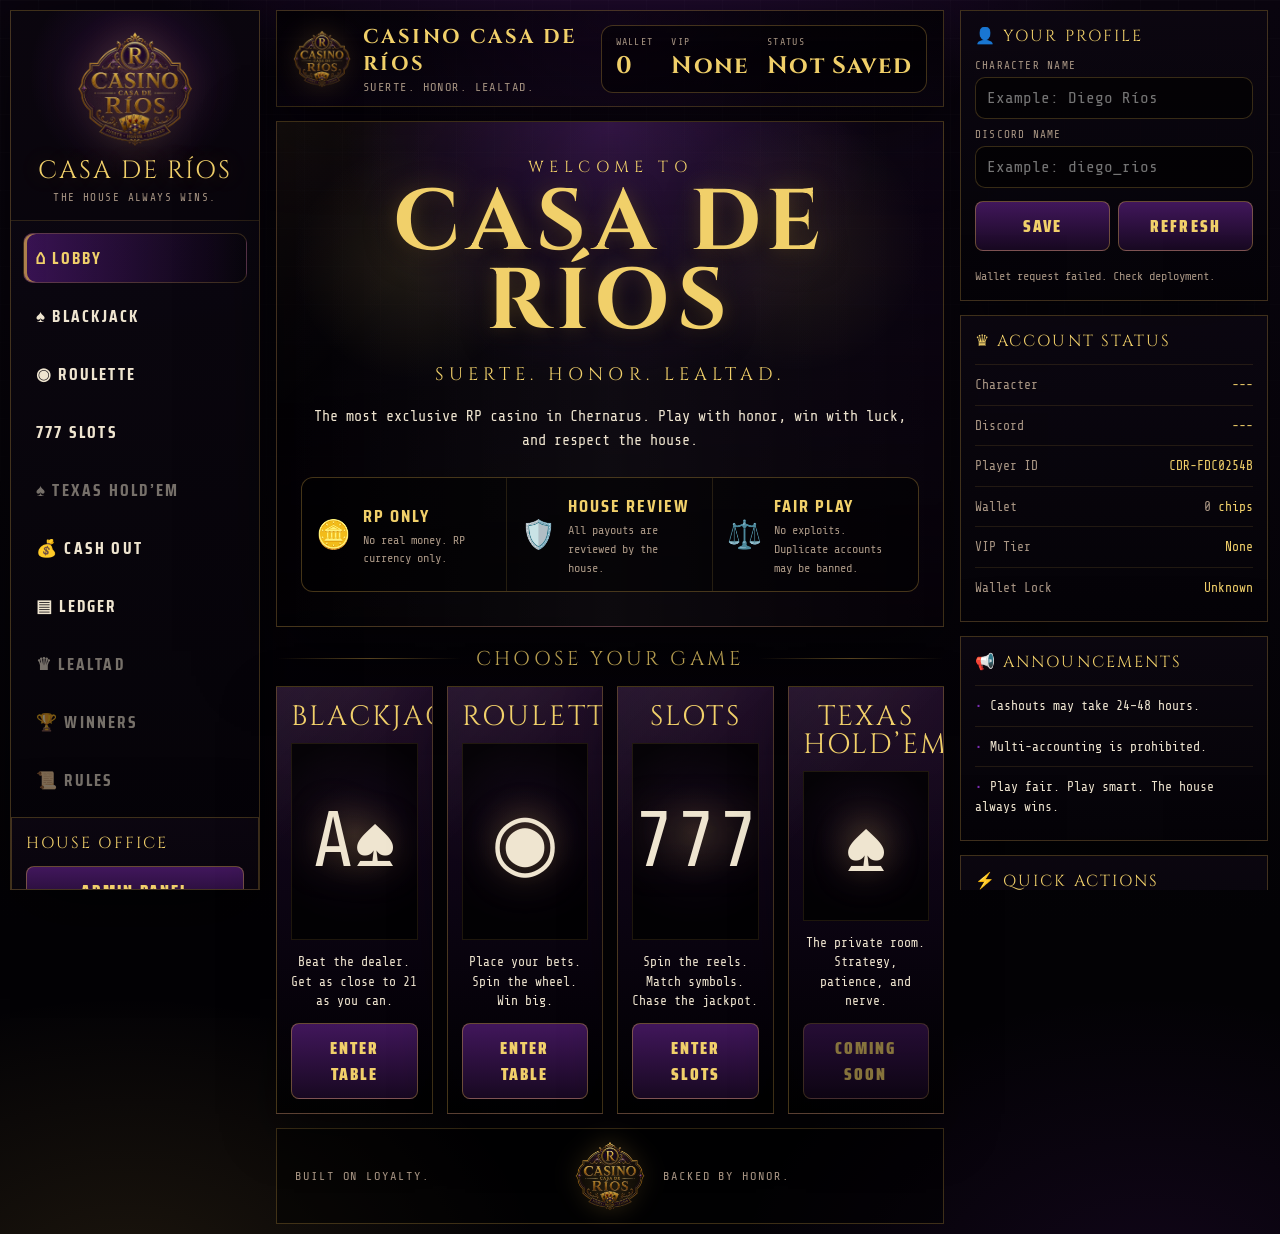
==== index.html @ ca524495 "slots rework" ====
<!DOCTYPE html>
<html lang="en">
<head>
  <meta charset="UTF-8" />
  <meta name="viewport" content="width=device-width, initial-scale=1.0, viewport-fit=cover" />
  <title>Casino Casa de Ríos</title>

  <link rel="preconnect" href="https://fonts.googleapis.com">
  <link rel="preconnect" href="https://fonts.gstatic.com" crossorigin>
  <link href="https://fonts.googleapis.com/css2?family=Cinzel:wght@500;700;900&family=Saira+Condensed:wght@500;700;900&family=Share+Tech+Mono&display=swap" rel="stylesheet">

  <link rel="stylesheet" href="./styles-casa.css">
</head>

<body>
  <div class="casa-shell">
    <aside class="casa-rail">
      <div class="casa-crest-block">
        <img class="casa-logo" src="./images/casa-rios-logo.webp" alt="Casa de Ríos Logo" />
        <div class="casa-brand-name">Casa de Ríos</div>
        <div class="casa-tagline">The house always wins.</div>
      </div>

      <nav class="casa-nav">
        <a class="active" href="./index.html">⌂ Lobby</a>
        <a href="./blackjack.html">♠ Blackjack</a>
        <a href="./roulette.html">◉ Roulette</a>
        <a href="./slots.html">777 Slots</a>
        <a class="disabled" href="#">♠ Texas Hold’em</a>
        <a href="./cashout.html">💰 Cash Out</a>
        <a href="./history.html">▤ Ledger</a>
        <a class="disabled" href="#">♛ Lealtad</a>
        <a class="disabled" href="#">🏆 Winners</a>
        <a class="disabled" href="#">📜 Rules</a>
      </nav>

      <div class="quick-box">
        <div class="quick-box-title">House Office</div>
        <a href="./admin.html">Admin Panel</a>
        <a href="./admin-games.html">Game Audit</a>
      </div>
    </aside>

    <main class="casa-main">
      <header class="casa-topbar">
        <div class="casa-top-left">
          <img class="casa-tiny-logo" src="./images/casa-rios-logo.webp" alt="Casa de Ríos Logo" />
          <div class="casa-top-title">
            <strong>Casino Casa de Ríos</strong>
            <span>Suerte. Honor. Lealtad.</span>
          </div>
        </div>

        <div class="casa-wallet-pill">
          <div class="casa-wallet-stat">
            <small>Wallet</small>
            <b id="walletBalance">0</b>
          </div>

          <div class="casa-wallet-stat">
            <small>VIP</small>
            <b id="vipTier">None</b>
          </div>

          <div class="casa-wallet-stat">
            <small>Status</small>
            <b id="playerStatus">Loading</b>
          </div>
        </div>
      </header>

      <section class="casa-hero">
        <div class="casa-hero-inner">
          <div class="casa-kicker">Welcome to</div>
          <h1>Casa de Ríos</h1>
          <div class="casa-motto">Suerte. Honor. Lealtad.</div>

          <p class="casa-copy">
            The most exclusive RP casino in Chernarus. Play with honor,
            win with luck, and respect the house.
          </p>

          <div class="casa-notice-strip">
            <div class="casa-notice-item">
              <div class="casa-notice-icon">🪙</div>
              <div>
                <b>RP Only</b>
                <span>No real money. RP currency only.</span>
              </div>
            </div>

            <div class="casa-notice-item">
              <div class="casa-notice-icon">🛡️</div>
              <div>
                <b>House Review</b>
                <span>All payouts are reviewed by the house.</span>
              </div>
            </div>

            <div class="casa-notice-item">
              <div class="casa-notice-icon">⚖️</div>
              <div>
                <b>Fair Play</b>
                <span>No exploits. Duplicate accounts may be banned.</span>
              </div>
            </div>
          </div>
        </div>
      </section>

      <div class="casa-section-title">Choose Your Game</div>

      <section class="casa-games">
        <article class="casa-game-card">
          <div class="casa-game-title">Blackjack</div>

          <div class="casa-game-art art-blackjack">
            <div class="big-icon">A♠</div>
          </div>

          <div class="casa-game-copy">
            Beat the dealer. Get as close to 21 as you can.
          </div>

          <a class="enter-btn" href="./blackjack.html">Enter Table</a>
        </article>

        <article class="casa-game-card">
          <div class="casa-game-title">Roulette</div>

          <div class="casa-game-art art-roulette">
            <div class="big-icon">◉</div>
          </div>

          <div class="casa-game-copy">
            Place your bets. Spin the wheel. Win big.
          </div>

          <a class="enter-btn" href="./roulette.html">Enter Table</a>
        </article>

        <article class="casa-game-card">
          <div class="casa-game-title">Slots</div>

          <div class="casa-game-art art-slots">
            <div class="big-icon">777</div>
          </div>

          <div class="casa-game-copy">
            Spin the reels. Match symbols. Chase the jackpot.
          </div>

          <a class="enter-btn" href="./slots/slots.html">Enter Slots</a>
        </article>

        <article class="casa-game-card">
          <div class="casa-game-title">Texas Hold’em</div>

          <div class="casa-game-art art-poker">
            <div class="big-icon">♠</div>
          </div>

          <div class="casa-game-copy">
            The private room. Strategy, patience, and nerve.
          </div>

          <a class="enter-btn disabled" href="#">Coming Soon</a>
        </article>
      </section>

      <footer class="casa-footer">
        <span>Built on loyalty.</span>
        <img src="./images/casa-rios-logo.webp" alt="Casa de Ríos Mark" />
        <span>Backed by honor.</span>
      </footer>
    </main>

    <aside class="casa-rightbar">
      <section class="casa-panel">
        <div class="casa-panel-title">👤 Your Profile</div>

        <div class="form-grid">
          <div>
            <label for="characterName">Character Name</label>
            <input id="characterName" placeholder="Example: Diego Ríos" />
          </div>

          <div>
            <label for="discordName">Discord Name</label>
            <input id="discordName" placeholder="Example: diego_rios" />
          </div>

          <div class="form-actions">
            <button class="casa-btn" id="createPlayerBtn">Save</button>
            <button class="casa-btn" id="refreshWalletBtn">Refresh</button>
          </div>

          <div class="casa-message" id="profileMsg">
            Create or update your player profile.
          </div>
        </div>
      </section>

      <section class="casa-panel">
        <div class="casa-panel-title">♛ Account Status</div>

        <div class="profile-row">
          <span>Character</span>
          <b id="profileCharacter">---</b>
        </div>

        <div class="profile-row">
          <span>Discord</span>
          <b id="profileDiscord">---</b>
        </div>

        <div class="profile-row">
          <span>Player ID</span>
          <b id="playerId">---</b>
        </div>

        <div class="profile-row">
          <span>Wallet</span>
          <b><span id="walletBalanceSide">0</span> chips</b>
        </div>

        <div class="profile-row">
          <span>VIP Tier</span>
          <b id="vipTierSide">None</b>
        </div>

        <div class="profile-row">
          <span>Wallet Lock</span>
          <b id="lockedStatus">Unknown</b>
        </div>
      </section>

      <section class="casa-panel">
        <div class="casa-panel-title">📢 Announcements</div>

        <div class="announce">Cashouts may take 24–48 hours.</div>
        <div class="announce">Multi-accounting is prohibited.</div>
        <div class="announce">Play fair. Play smart. The house always wins.</div>
      </section>

      <section class="casa-panel">
        <div class="casa-panel-title">⚡ Quick Actions</div>

        <div class="quick-actions">
          <a href="./cashout.html">💰 Cash Out</a>
          <a href="./history.html">📖 View Ledger</a>
          <a href="./admin.html">🔐 Admin Panel</a>
        </div>
      </section>

      <section class="casa-panel">
        <div class="casa-panel-title">🏆 Top Winners</div>

        <div class="leader-row">
          ♛ <b>El Patrón</b><br>
          <span>3,250,000 chips</span>
        </div>

        <div class="leader-row">
          ♕ <b>Vago Loco</b><br>
          <span>2,180,500 chips</span>
        </div>

        <div class="leader-row">
          ♔ <b>La Dama</b><br>
          <span>1,560,000 chips</span>
        </div>
      </section>
    </aside>
  </div>

  <script>
    const PLAYER_KEY = "casa_rios_player_id";
    const PLAYER_SECRET_KEY = "casa_rios_player_secret";

    function makeId() {
      if (crypto.randomUUID) {
        return "CDR-" + crypto.randomUUID().slice(0, 8).toUpperCase();
      }

      return "CDR-" + Date.now().toString(36).toUpperCase();
    }

    function makeSecret() {
      if (crypto.randomUUID) {
        return crypto.randomUUID() + "-" + crypto.randomUUID();
      }

      return String(Date.now()) + "-" + Math.random().toString(16).slice(2);
    }

    function money(n) {
      return Number(n || 0).toLocaleString();
    }

    function getPlayerId() {
      let id = localStorage.getItem(PLAYER_KEY);

      if (!id) {
        id = makeId();
        localStorage.setItem(PLAYER_KEY, id);
      }

      return id;
    }

    function getPlayerSecret() {
      let secret = localStorage.getItem(PLAYER_SECRET_KEY);

      if (!secret) {
        secret = makeSecret();
        localStorage.setItem(PLAYER_SECRET_KEY, secret);
      }

      return secret;
    }

    function setText(id, value) {
      const el = document.getElementById(id);
      if (el) el.textContent = value;
    }

    function shortId(id) {
      if (!id) return "---";
      if (id.length <= 14) return id;
      return id.slice(0, 12) + "...";
    }

    function setProfileMessage(text) {
      setText("profileMsg", text);
    }

    function setEmptyState() {
      const playerId = getPlayerId();

      setText("playerId", shortId(playerId));
      setText("walletBalance", "0");
      setText("walletBalanceSide", "0");
      setText("playerStatus", "Not Saved");
      setText("vipTier", "None");
      setText("vipTierSide", "None");
      setText("lockedStatus", "Unknown");
    }

    async function loadWallet() {
      const playerId = getPlayerId();
      const playerSecret = getPlayerSecret();

      setText("playerId", shortId(playerId));

      try {
        const response = await fetch(
          "/api/wallet?playerId=" +
          encodeURIComponent(playerId) +
          "&playerSecret=" +
          encodeURIComponent(playerSecret)
        );

        const data = await response.json();

        if (!data.ok) {
          setEmptyState();
          setProfileMessage(data.error || "Wallet not loaded. Save your player profile first.");
          return;
        }

        const p = data.player || {};

        setText("walletBalance", money(p.chips || 0));
        setText("walletBalanceSide", money(p.chips || 0));
        setText("playerStatus", String(p.status || "active").toUpperCase());
        setText("vipTier", String(p.vip_tier || "none").toUpperCase());
        setText("vipTierSide", String(p.vip_tier || "none").toUpperCase());
        setText("lockedStatus", Number(p.locked || 0) === 1 ? "LOCKED" : "UNLOCKED");

        setText("profileCharacter", p.character_name || "---");
        setText("profileDiscord", p.discord_name || "---");

        const characterInput = document.getElementById("characterName");
        const discordInput = document.getElementById("discordName");

        if (characterInput && p.character_name) characterInput.value = p.character_name;
        if (discordInput && p.discord_name) discordInput.value = p.discord_name;

        setProfileMessage("Profile loaded.");
      } catch (error) {
        setEmptyState();
        setProfileMessage("Wallet request failed. Check deployment.");
      }
    }

    async function savePlayer() {
      const playerId = getPlayerId();
      const playerSecret = getPlayerSecret();

      const characterName = document.getElementById("characterName").value.trim();
      const discordName = document.getElementById("discordName").value.trim();

      if (!characterName || !discordName) {
        setProfileMessage("Enter character name and Discord name first.");
        return;
      }

      setProfileMessage("Saving player profile...");

      try {
        const response = await fetch("/api/player", {
          method: "POST",
          headers: {
            "Content-Type": "application/json"
          },
          body: JSON.stringify({
            playerId,
            playerSecret,
            characterName,
            discordName,
            character: characterName,
            discord: discordName
          })
        });

        const data = await response.json();

        if (!data.ok) {
          setProfileMessage("Failed: " + data.error);
          return;
        }

        setProfileMessage("Player profile saved.");
        await loadWallet();
      } catch (error) {
        setProfileMessage("Save failed. Check deployment.");
      }
    }

    document.addEventListener("DOMContentLoaded", () => {
      getPlayerId();
      getPlayerSecret();

      setEmptyState();
      loadWallet();

      const createBtn = document.getElementById("createPlayerBtn");
      const refreshBtn = document.getElementById("refreshWalletBtn");

      if (createBtn) createBtn.addEventListener("click", savePlayer);
      if (refreshBtn) refreshBtn.addEventListener("click", loadWallet);
    });
  </script>
</body>
</html>
---- styles-casa.css ----
/* =========================================================
   CASINO CASA DE RÍOS — LUXURY THEME SYSTEM
   Desktop + Mobile Portrait
   Black / Purple / Gold / Royal Casino Style
========================================================= */

:root {
  --casa-bg: #050308;
  --casa-black: #08050d;
  --casa-black-2: #100918;

  --casa-purple: #2a0f3d;
  --casa-purple-2: #4d1870;
  --casa-purple-3: #7b2db4;

  --casa-gold: #d4a64a;
  --casa-gold-2: #f1d06a;
  --casa-gold-dark: #8b641d;

  --casa-bone: #efe5d0;
  --casa-muted: #a99684;

  --casa-good: #87e66f;
  --casa-bad: #ff816f;
  --casa-warn: #f1d06a;

  --casa-line: rgba(212, 166, 74, .28);
  --casa-line-strong: rgba(241, 208, 106, .55);

  --casa-panel: rgba(8, 6, 12, .84);
  --casa-panel-2: rgba(20, 10, 30, .78);
  --casa-glass: rgba(0, 0, 0, .46);

  --casa-shadow: 0 24px 70px rgba(0, 0, 0, .56);
  --casa-glow: 0 0 28px rgba(122, 35, 174, .35);
  --casa-gold-glow: 0 0 22px rgba(212, 166, 74, .30);

  --font-title: "Cinzel", serif;
  --font-ui: "Saira Condensed", sans-serif;
  --font-mono: "Share Tech Mono", monospace;
}

/* =========================================================
   RESET
========================================================= */

* {
  box-sizing: border-box;
}

html,
body {
  margin: 0;
  min-height: 100%;
  background: var(--casa-bg);
  color: var(--casa-bone);
  font-family: var(--font-mono);
}

body {
  overflow-x: hidden;
  background:
    radial-gradient(900px 480px at 50% -12%, rgba(122, 35, 174, .34), transparent 62%),
    radial-gradient(700px 500px at 10% 105%, rgba(212, 166, 74, .12), transparent 60%),
    radial-gradient(700px 500px at 90% 105%, rgba(122, 35, 174, .12), transparent 60%),
    linear-gradient(180deg, #09040e, #030205 75%);
}

body::before {
  content: "";
  position: fixed;
  inset: 0;
  pointer-events: none;
  background:
    linear-gradient(rgba(255,255,255,.018) 1px, transparent 1px),
    linear-gradient(90deg, rgba(255,255,255,.018) 1px, transparent 1px);
  background-size: 38px 38px;
  mask-image: linear-gradient(180deg, rgba(0,0,0,.9), transparent 80%);
  z-index: 0;
}

a,
button,
input,
select,
textarea {
  font: inherit;
}

a {
  color: inherit;
  text-decoration: none;
}

button {
  cursor: pointer;
}

/* =========================================================
   PAGE SHELL
========================================================= */

.casa-shell,
.page {
  position: relative;
  z-index: 1;
  min-height: 100vh;
  display: grid;
  grid-template-columns: 250px minmax(0, 1fr) 310px;
  gap: 16px;
  padding: 10px;
}

.casa-main,
.main,
.casa-rail,
.rail,
.casa-rightbar,
.rightbar {
  min-width: 0;
}

/* =========================================================
   LEFT RAIL / SIDEBAR
========================================================= */

.casa-rail,
.rail {
  border: 1px solid var(--casa-line);
  background:
    linear-gradient(180deg, rgba(13,8,18,.96), rgba(5,3,8,.96)),
    radial-gradient(circle at 50% 0%, rgba(95, 29, 138, .25), transparent 55%);
  box-shadow: var(--casa-shadow);
  overflow: hidden;
  position: sticky;
  top: 10px;
  height: calc(100vh - 20px);
  display: flex;
  flex-direction: column;
}

.casa-crest-block,
.crest-block {
  padding: 20px 14px 16px;
  text-align: center;
  border-bottom: 1px solid rgba(212,166,74,.18);
  background:
    radial-gradient(circle at 50% 30%, rgba(122,35,174,.24), transparent 55%),
    rgba(0,0,0,.25);
}

.casa-logo,
.logo {
  width: 116px;
  height: 116px;
  object-fit: contain;
  filter: drop-shadow(0 0 18px rgba(212,166,74,.45));
  margin-bottom: 8px;
}

.casa-brand-name,
.brand-name {
  font-family: var(--font-title);
  color: var(--casa-gold-2);
  font-size: 25px;
  line-height: .96;
  letter-spacing: .08em;
  text-transform: uppercase;
  text-shadow: var(--casa-gold-glow);
}

.casa-tagline,
.tagline {
  margin-top: 8px;
  color: var(--casa-muted);
  text-transform: uppercase;
  letter-spacing: .13em;
  font-size: 11px;
}

.casa-nav,
.nav {
  padding: 12px;
  display: grid;
  gap: 8px;
}

.casa-nav a,
.nav a {
  display: flex;
  gap: 12px;
  align-items: center;
  border: 1px solid transparent;
  color: var(--casa-bone);
  padding: 11px 12px;
  border-radius: 10px;
  text-transform: uppercase;
  letter-spacing: .13em;
  font-family: var(--font-ui);
  font-weight: 700;
  font-size: 17px;
}

.casa-nav a.active,
.nav a.active,
.casa-nav a:hover,
.nav a:hover {
  border-color: rgba(212,166,74,.25);
  background:
    linear-gradient(90deg, rgba(95,29,138,.55), rgba(0,0,0,.1));
  color: var(--casa-gold-2);
  box-shadow: inset 3px 0 0 rgba(212,166,74,.75);
}

.casa-nav .disabled,
.nav .disabled {
  opacity: .48;
  pointer-events: none;
}

/* =========================================================
   MAIN CONTENT
========================================================= */

.casa-main,
.main {
  display: flex;
  flex-direction: column;
  gap: 14px;
}

.casa-topbar,
.topbar {
  min-height: 88px;
  border: 1px solid var(--casa-line);
  background:
    linear-gradient(180deg, rgba(0,0,0,.70), rgba(10,5,15,.76)),
    radial-gradient(circle at 50% 0%, rgba(122,35,174,.28), transparent 60%);
  box-shadow: var(--casa-shadow);
  display: grid;
  grid-template-columns: 1fr auto;
  gap: 12px;
  align-items: center;
  padding: 12px 16px;
}

.casa-top-left,
.top-left {
  display: flex;
  align-items: center;
  gap: 12px;
  min-width: 0;
}

.casa-tiny-logo,
.tiny-logo {
  width: 58px;
  height: 58px;
  object-fit: contain;
  filter: drop-shadow(0 0 14px rgba(212,166,74,.45));
}

.casa-top-title,
.top-title {
  min-width: 0;
}

.casa-top-title strong,
.top-title strong {
  display: block;
  font-family: var(--font-title);
  color: var(--casa-gold-2);
  text-transform: uppercase;
  letter-spacing: .12em;
  font-size: 20px;
}

.casa-top-title span,
.top-title span {
  display: block;
  color: var(--casa-muted);
  font-size: 12px;
  letter-spacing: .12em;
  text-transform: uppercase;
  margin-top: 3px;
}

/* =========================================================
   WALLET / STATUS
========================================================= */

.casa-wallet-pill,
.wallet-pill {
  display: flex;
  align-items: center;
  gap: 18px;
  border: 1px solid rgba(212,166,74,.3);
  background: rgba(0,0,0,.48);
  padding: 10px 14px;
  border-radius: 12px;
  white-space: nowrap;
}

.casa-wallet-stat,
.wallet-stat {
  display: grid;
  gap: 3px;
}

.casa-wallet-stat small,
.wallet-stat small {
  color: var(--casa-muted);
  text-transform: uppercase;
  letter-spacing: .13em;
  font-size: 10px;
}

.casa-wallet-stat b,
.wallet-stat b {
  color: var(--casa-gold-2);
  font-family: var(--font-title);
  font-size: 24px;
  letter-spacing: .05em;
}

/* =========================================================
   HERO
========================================================= */

.casa-hero,
.hero {
  position: relative;
  overflow: hidden;
  border: 1px solid var(--casa-line);
  min-height: 340px;
  padding: 34px 24px;
  background:
    linear-gradient(180deg, rgba(0,0,0,.18), rgba(0,0,0,.76)),
    radial-gradient(circle at 50% 0%, rgba(122,35,174,.38), transparent 44%),
    linear-gradient(135deg, rgba(212,166,74,.08), transparent 25%, rgba(122,35,174,.15));
  box-shadow: var(--casa-shadow);
}

/* Add this image later:
   background-image: linear-gradient(...), url("./images/lobby-bg.webp");
*/

.casa-hero::before,
.hero::before {
  content: "";
  position: absolute;
  inset: 0;
  background:
    radial-gradient(circle at 20% 28%, rgba(241,208,106,.11), transparent 18%),
    radial-gradient(circle at 78% 24%, rgba(241,208,106,.09), transparent 20%),
    linear-gradient(90deg, transparent, rgba(255,255,255,.035), transparent);
  pointer-events: none;
}

.casa-hero-inner,
.hero-inner {
  position: relative;
  z-index: 1;
  text-align: center;
  max-width: 860px;
  margin: 0 auto;
}

.casa-kicker,
.hero-kicker {
  font-family: var(--font-title);
  color: var(--casa-gold-2);
  text-transform: uppercase;
  letter-spacing: .34em;
  font-size: 16px;
  margin-bottom: 6px;
}

.casa-hero h1,
.hero h1 {
  margin: 0;
  font-family: var(--font-title);
  color: var(--casa-gold-2);
  font-size: clamp(44px, 7vw, 86px);
  line-height: .92;
  letter-spacing: .08em;
  text-transform: uppercase;
  text-shadow:
    0 0 20px rgba(212,166,74,.28),
    0 8px 30px rgba(0,0,0,.85);
}

.casa-motto,
.hero-motto {
  margin-top: 20px;
  font-family: var(--font-title);
  color: var(--casa-gold-2);
  text-transform: uppercase;
  letter-spacing: .28em;
  font-size: 18px;
}

.casa-copy,
.hero-copy {
  margin: 18px auto 0;
  color: var(--casa-bone);
  max-width: 640px;
  line-height: 1.6;
  font-size: 15px;
}

/* =========================================================
   PANELS / CARDS
========================================================= */

.casa-panel,
.side-panel,
.quick-box {
  border: 1px solid var(--casa-line);
  background:
    linear-gradient(180deg, rgba(12,7,17,.88), rgba(5,3,8,.92));
  box-shadow: var(--casa-shadow);
  padding: 14px;
}

.casa-panel-title,
.panel-title,
.quick-box-title {
  color: var(--casa-gold-2);
  font-family: var(--font-title);
  text-transform: uppercase;
  letter-spacing: .13em;
  font-size: 16px;
  margin-bottom: 12px;
  display: flex;
  align-items: center;
  gap: 10px;
}

.casa-section-title,
.section-title {
  display: flex;
  align-items: center;
  gap: 14px;
  color: var(--casa-gold-2);
  font-family: var(--font-title);
  text-transform: uppercase;
  letter-spacing: .16em;
  font-size: 20px;
  justify-content: center;
  margin: 4px 0 0;
}

.casa-section-title::before,
.casa-section-title::after,
.section-title::before,
.section-title::after {
  content: "";
  height: 1px;
  flex: 1;
  max-width: 280px;
  background: linear-gradient(90deg, transparent, rgba(212,166,74,.55), transparent);
}

/* =========================================================
   NOTICE STRIP
========================================================= */

.casa-notice-strip,
.notice-strip {
  margin: 24px auto 0;
  max-width: 880px;
  border: 1px solid rgba(212,166,74,.32);
  background: rgba(0,0,0,.48);
  display: grid;
  grid-template-columns: repeat(3, 1fr);
  border-radius: 12px;
  overflow: hidden;
}

.casa-notice-item,
.notice-item {
  padding: 14px;
  display: flex;
  gap: 12px;
  align-items: center;
  text-align: left;
  border-right: 1px solid rgba(212,166,74,.16);
}

.casa-notice-item:last-child,
.notice-item:last-child {
  border-right: 0;
}

.casa-notice-icon,
.notice-icon {
  color: var(--casa-gold-2);
  font-size: 28px;
  flex-shrink: 0;
}

.casa-notice-item b,
.notice-item b {
  display: block;
  color: var(--casa-gold-2);
  text-transform: uppercase;
  letter-spacing: .11em;
  font-family: var(--font-ui);
  font-size: 18px;
}

.casa-notice-item span,
.notice-item span {
  color: var(--casa-muted);
  font-size: 12px;
  line-height: 1.4;
}

/* =========================================================
   GAME CARDS
========================================================= */

.casa-games,
.games {
  display: grid;
  grid-template-columns: repeat(4, 1fr);
  gap: 14px;
}

.casa-game-card,
.game-card {
  min-height: 330px;
  border: 1px solid rgba(212,166,74,.32);
  background:
    linear-gradient(180deg, rgba(40,14,60,.58), rgba(0,0,0,.80)),
    radial-gradient(circle at 50% 0%, rgba(212,166,74,.13), transparent 45%);
  box-shadow: 0 18px 50px rgba(0,0,0,.45);
  padding: 14px;
  display: flex;
  flex-direction: column;
  position: relative;
  overflow: hidden;
  isolation: isolate;
}

.casa-game-card::before,
.game-card::before {
  content: "";
  position: absolute;
  inset: 0;
  background:
    radial-gradient(circle at 50% 35%, rgba(241,208,106,.15), transparent 18%),
    linear-gradient(135deg, rgba(255,255,255,.05), transparent 30%);
  opacity: .85;
  z-index: -1;
}

.casa-game-card:hover,
.game-card:hover {
  border-color: rgba(241,208,106,.75);
  box-shadow:
    0 22px 60px rgba(0,0,0,.55),
    0 0 24px rgba(122,35,174,.28);
  transform: translateY(-2px);
}

.casa-game-title,
.game-title {
  font-family: var(--font-title);
  color: var(--casa-gold-2);
  text-transform: uppercase;
  letter-spacing: .08em;
  font-size: 28px;
  text-align: center;
  margin: 2px 0 12px;
  line-height: 1;
}

.casa-game-art,
.game-art {
  flex: 1;
  min-height: 150px;
  border: 1px solid rgba(212,166,74,.13);
  background:
    radial-gradient(circle at 50% 45%, rgba(0,0,0,.1), rgba(0,0,0,.8) 75%);
  display: grid;
  place-items: center;
  margin-bottom: 12px;
  position: relative;
  overflow: hidden;
}

.casa-game-art img,
.game-art img {
  width: 100%;
  height: 100%;
  object-fit: cover;
  opacity: .88;
}

.big-icon {
  font-size: 78px;
  filter: drop-shadow(0 0 18px rgba(212,166,74,.25));
}

.casa-game-copy,
.game-copy {
  color: var(--casa-bone);
  text-align: center;
  line-height: 1.5;
  font-size: 13px;
  min-height: 42px;
  margin-bottom: 12px;
}

/* =========================================================
   BUTTONS
========================================================= */

.casa-btn,
.enter-btn,
.quick-actions a,
.quick-box a {
  display: block;
  border: 1px solid rgba(212,166,74,.42);
  background: linear-gradient(180deg, rgba(72,25,101,.9), rgba(25,9,35,.95));
  color: var(--casa-gold-2);
  padding: 11px 12px;
  text-align: center;
  border-radius: 8px;
  text-transform: uppercase;
  letter-spacing: .12em;
  font-family: var(--font-ui);
  font-weight: 900;
  font-size: 17px;
}

.casa-btn:hover,
.enter-btn:hover,
.quick-actions a:hover,
.quick-box a:hover {
  border-color: var(--casa-line-strong);
  box-shadow: var(--casa-gold-glow);
}

.casa-btn.gold,
.enter-btn.gold {
  background: linear-gradient(180deg, #d7b456, #916719);
  color: #130814;
}

.casa-btn.disabled,
.enter-btn.disabled {
  opacity: .55;
  pointer-events: none;
}

/* =========================================================
   RIGHTBAR
========================================================= */

.casa-rightbar,
.rightbar {
  display: grid;
  gap: 14px;
  align-content: start;
  position: sticky;
  top: 10px;
  height: calc(100vh - 20px);
  overflow: auto;
  padding-right: 2px;
}

.profile-row,
.leader-row,
.announce {
  border-top: 1px solid rgba(212,166,74,.13);
  padding: 10px 0;
  line-height: 1.5;
}

.profile-row:first-of-type,
.leader-row:first-of-type,
.announce:first-of-type {
  border-top: 0;
  padding-top: 0;
}

.profile-row {
  display: flex;
  justify-content: space-between;
  gap: 8px;
  font-size: 13px;
}

.profile-row span:first-child {
  color: var(--casa-muted);
}

.profile-row b,
.leader-row b {
  color: var(--casa-gold-2);
  font-weight: 400;
}

.announce {
  color: var(--casa-bone);
  font-size: 13px;
}

.announce::before {
  content: "•";
  color: var(--casa-purple-3);
  margin-right: 8px;
}

.quick-actions {
  display: grid;
  gap: 8px;
}

.status-good {
  color: var(--casa-good) !important;
}

.status-bad {
  color: var(--casa-bad) !important;
}

/* =========================================================
   FORMS
========================================================= */

.form-grid {
  display: grid;
  gap: 9px;
}

label {
  display: block;
  color: var(--casa-muted);
  text-transform: uppercase;
  letter-spacing: .11em;
  font-size: 11px;
  margin-bottom: 5px;
}

input,
select,
textarea {
  width: 100%;
  border: 1px solid rgba(212, 166, 74, .25);
  background: rgba(0,0,0,.55);
  color: var(--casa-bone);
  border-radius: 10px;
  padding: 11px;
  outline: none;
}

input:focus,
select:focus,
textarea:focus {
  border-color: rgba(241, 208, 106, .65);
  box-shadow: 0 0 0 3px rgba(212,166,74,.08);
}

.form-actions {
  display: grid;
  grid-template-columns: 1fr 1fr;
  gap: 8px;
  margin-top: 4px;
}

.message,
.casa-message {
  color: var(--casa-muted);
  font-size: 12px;
  line-height: 1.45;
  margin-top: 8px;
  min-height: 18px;
}

/* =========================================================
   FOOTER
========================================================= */

.casa-footer,
.footer {
  border: 1px solid var(--casa-line);
  background: rgba(0,0,0,.48);
  display: grid;
  grid-template-columns: 1fr auto 1fr;
  align-items: center;
  gap: 18px;
  padding: 12px 18px;
  color: var(--casa-muted);
  text-transform: uppercase;
  letter-spacing: .16em;
  font-size: 12px;
}

.casa-footer img,
.footer .mark {
  width: 70px;
  height: 70px;
  object-fit: contain;
  filter: drop-shadow(0 0 12px rgba(212,166,74,.45));
}

/* =========================================================
   TABLE / GAME PAGE HELPERS
========================================================= */

.casa-game-shell {
  position: relative;
  z-index: 1;
  width: min(1180px, 100%);
  margin: 0 auto;
  padding: 12px 10px 36px;
}

.casa-game-panel {
  border: 1px solid var(--casa-line);
  background:
    linear-gradient(180deg, rgba(12,7,17,.88), rgba(5,3,8,.96));
  box-shadow: var(--casa-shadow);
  overflow: hidden;
}

.casa-game-header {
  border-bottom: 1px solid rgba(212,166,74,.18);
  padding: 12px 14px;
  display: flex;
  justify-content: space-between;
  gap: 12px;
  align-items: center;
  background: rgba(0,0,0,.28);
}

.casa-game-header-title {
  color: var(--casa-gold-2);
  font-family: var(--font-title);
  text-transform: uppercase;
  letter-spacing: .13em;
  font-size: 20px;
}

.casa-control-panel {
  border: 1px solid var(--casa-line);
  background: rgba(0,0,0,.68);
  padding: 14px;
  box-shadow: var(--casa-shadow);
}

/* =========================================================
   DESKTOP TABLET
========================================================= */

@media (max-width: 1100px) {
  .casa-shell,
  .page {
    grid-template-columns: 220px minmax(0,1fr);
  }

  .casa-rightbar,
  .rightbar {
    grid-column: 1 / -1;
    position: static;
    height: auto;
    grid-template-columns: repeat(3, 1fr);
  }

  .casa-games,
  .games {
    grid-template-columns: repeat(2, 1fr);
  }
}

/* =========================================================
   MOBILE PORTRAIT
========================================================= */

@media (max-width: 760px) {
  .casa-shell,
  .page {
    display: block;
    padding: 0;
  }

  .casa-rail,
  .rail,
  .casa-rightbar,
  .rightbar {
    position: static;
    height: auto;
    border-left: 0;
    border-right: 0;
  }

  .casa-rail,
  .rail {
    border-top: 0;
  }

  .casa-crest-block,
  .crest-block {
    padding: 16px 12px 10px;
  }

  .casa-logo,
  .logo {
    width: 86px;
    height: 86px;
  }

  .casa-brand-name,
  .brand-name {
    font-size: 22px;
  }

  .casa-tagline,
  .tagline {
    font-size: 10px;
  }

  .casa-nav,
  .nav {
    grid-template-columns: repeat(2, 1fr);
    padding: 10px;
  }

  .casa-nav a,
  .nav a {
    justify-content: center;
    font-size: 15px;
    padding: 10px 8px;
  }

  .quick-box {
    margin: 10px;
  }

  .casa-main,
  .main {
    gap: 10px;
  }

  .casa-topbar,
  .topbar {
    border-left: 0;
    border-right: 0;
    grid-template-columns: 1fr;
    border-radius: 0;
  }

  .casa-wallet-pill,
  .wallet-pill {
    display: grid;
    grid-template-columns: repeat(3, 1fr);
    gap: 8px;
    white-space: normal;
  }

  .casa-wallet-stat b,
  .wallet-stat b {
    font-size: 18px;
  }

  .casa-wallet-stat small,
  .wallet-stat small {
    font-size: 9px;
  }

  .casa-hero,
  .hero {
    border-left: 0;
    border-right: 0;
    padding: 30px 14px;
    min-height: 330px;
  }

  .casa-kicker,
  .hero-kicker {
    font-size: 13px;
    letter-spacing: .24em;
  }

  .casa-hero h1,
  .hero h1 {
    font-size: clamp(42px, 13vw, 68px);
  }

  .casa-motto,
  .hero-motto {
    font-size: 14px;
    letter-spacing: .20em;
  }

  .casa-copy,
  .hero-copy {
    font-size: 14px;
  }

  .casa-notice-strip,
  .notice-strip {
    grid-template-columns: 1fr;
  }

  .casa-notice-item,
  .notice-item {
    border-right: 0;
    border-bottom: 1px solid rgba(212,166,74,.16);
  }

  .casa-notice-item:last-child,
  .notice-item:last-child {
    border-bottom: 0;
  }

  .casa-section-title,
  .section-title {
    padding: 0 12px;
    font-size: 17px;
  }

  .casa-games,
  .games {
    grid-template-columns: 1fr;
    padding: 0 10px;
  }

  .casa-game-card,
  .game-card {
    min-height: 300px;
  }

  .casa-game-title,
  .game-title {
    font-size: 26px;
  }

  .casa-game-art,
  .game-art {
    min-height: 165px;
  }

  .casa-rightbar,
  .rightbar {
    display: grid;
    grid-template-columns: 1fr;
    gap: 10px;
    margin-top: 10px;
  }

  .casa-panel,
  .side-panel {
    border-left: 0;
    border-right: 0;
  }

  .casa-footer,
  .footer {
    grid-template-columns: 1fr;
    text-align: center;
    justify-items: center;
    border-left: 0;
    border-right: 0;
  }

  .form-actions {
    grid-template-columns: 1fr;
  }
/* =========================================================
   CASA DE RÍOS — LOBBY VISUAL UPGRADE
   Stronger concept-art hero + game card artwork
========================================================= */

.casa-hero {
  min-height: 430px;
  display: grid;
  place-items: center;
  background:
    linear-gradient(180deg, rgba(0,0,0,.28), rgba(0,0,0,.88)),
    radial-gradient(circle at 50% 20%, rgba(241,208,106,.16), transparent 20%),
    radial-gradient(circle at 50% 0%, rgba(122,35,174,.46), transparent 48%),
    url("./images/lobby-bg.webp"),
    linear-gradient(135deg, #100918, #030205 70%);
  background-size: cover;
  background-position: center;
}

.casa-hero::after {
  content: "";
  position: absolute;
  inset: 16px;
  border: 1px solid rgba(241,208,106,.24);
  pointer-events: none;
  box-shadow:
    inset 0 0 45px rgba(212,166,74,.08),
    0 0 30px rgba(122,35,174,.20);
}

.casa-hero-inner {
  padding: 24px 18px;
  border: 1px solid rgba(212,166,74,.22);
  background: rgba(0,0,0,.34);
  backdrop-filter: blur(2px);
  box-shadow: 0 18px 60px rgba(0,0,0,.42);
}

.casa-hero h1 {
  text-shadow:
    0 0 10px rgba(241,208,106,.35),
    0 0 30px rgba(122,35,174,.45),
    0 10px 30px rgba(0,0,0,.95);
}

.casa-game-card {
  min-height: 360px;
}

.casa-game-art {
  min-height: 185px;
  background-size: cover;
  background-position: center;
}

.casa-game-art::before {
  content: "";
  position: absolute;
  inset: 0;
  background:
    linear-gradient(180deg, rgba(0,0,0,.06), rgba(0,0,0,.76)),
    radial-gradient(circle at 50% 35%, rgba(241,208,106,.14), transparent 28%);
  z-index: 1;
}

.casa-game-art .big-icon {
  position: relative;
  z-index: 2;
  color: var(--casa-gold-2);
  font-family: var(--font-title);
  text-shadow:
    0 0 14px rgba(241,208,106,.45),
    0 0 26px rgba(122,35,174,.45),
    0 8px 18px rgba(0,0,0,.9);
}

.art-blackjack {
  background:
    linear-gradient(180deg, rgba(0,0,0,.05), rgba(0,0,0,.82)),
    radial-gradient(circle at 50% 42%, rgba(212,166,74,.15), transparent 34%),
    linear-gradient(135deg, #2a0f3d, #050308 75%);
}

.art-roulette {
  background:
    linear-gradient(180deg, rgba(0,0,0,.05), rgba(0,0,0,.82)),
    radial-gradient(circle at 50% 45%, rgba(122,35,174,.24), transparent 35%),
    conic-gradient(from 0deg, #1a071f, #8b1e2d, #0b0b0b, #d4a64a, #1a071f);
}

.art-slots {
  background:
    linear-gradient(180deg, rgba(0,0,0,.05), rgba(0,0,0,.82)),
    radial-gradient(circle at 50% 40%, rgba(241,208,106,.18), transparent 35%),
    linear-gradient(135deg, #4d1870, #08050d 72%);
}

.art-poker {
  background:
    linear-gradient(180deg, rgba(0,0,0,.05), rgba(0,0,0,.82)),
    radial-gradient(circle at 50% 40%, rgba(212,166,74,.12), transparent 32%),
    linear-gradient(135deg, #100918, #2a0f3d, #030205);
}

.casa-game-card::after {
  content: "";
  position: absolute;
  inset: 8px;
  border: 1px solid rgba(241,208,106,.16);
  pointer-events: none;
}
}
@media (max-width: 760px) {
  .casa-hero {
    min-height: 500px;
    padding: 42px 14px;
    background-position: center top;
  }

  .casa-hero::after {
    inset: 10px;
  }

  .casa-hero-inner {
    padding: 22px 12px;
    background: rgba(0,0,0,.46);
  }

  .casa-hero h1 {
    font-size: clamp(45px, 15vw, 72px);
    letter-spacing: .055em;
  }

  .casa-motto {
    line-height: 1.7;
  }

  .casa-games {
    gap: 16px;
  }

  .casa-game-card {
    min-height: 370px;
    border-left: 1px solid rgba(212,166,74,.32);
    border-right: 1px solid rgba(212,166,74,.32);
  }

  .casa-game-art {
    min-height: 205px;
  }

  .big-icon {
    font-size: 82px;
  }

  .casa-game-copy {
    font-size: 14px;
  }

  .enter-btn,
  .casa-btn {
    min-height: 46px;
    display: grid;
    place-items: center;
  }
}

.roulette-page {
  margin: 0;
  min-height: 100vh;
  background:
    radial-gradient(circle at top, rgba(135, 18, 18, .45), transparent 35%),
    linear-gradient(180deg, #130607, #050303 70%);
  color: #f8e7bd;
  font-family: Georgia, serif;
}

.casino-header {
  display: flex;
  align-items: center;
  gap: 14px;
  padding: 18px;
}

.logo-mark {
  width: 52px;
  height: 52px;
  border-radius: 50%;
  border: 2px solid #d4af37;
  display: grid;
  place-items: center;
  color: #d4af37;
  font-size: 30px;
  font-weight: bold;
}

.casino-header h1 {
  margin: 0;
  font-size: 26px;
}

.casino-header p {
  margin: 2px 0 0;
  color: #c9a44a;
}

.roulette-wrap {
  padding: 12px;
  display: grid;
  gap: 16px;
}

.wheel-card,
.controls-card {
  background: rgba(20, 8, 8, .88);
  border: 1px solid rgba(212, 175, 55, .45);
  border-radius: 22px;
  padding: 18px;
  box-shadow: 0 0 30px rgba(0,0,0,.55);
}

.roulette-wheel {
  width: 270px;
  height: 270px;
  margin: 0 auto;
  border-radius: 50%;
  position: relative;
  transition: transform 3.2s cubic-bezier(.12,.72,.18,1);
  background:
    repeating-conic-gradient(
      from 0deg,
      #8b0000 0deg 10deg,
      #111 10deg 20deg,
      #0b6b36 20deg 30deg
    );
  border: 10px solid #d4af37;
  box-shadow: inset 0 0 35px #000, 0 0 25px rgba(212,175,55,.35);
}

.wheel-center {
  position: absolute;
  inset: 88px;
  border-radius: 50%;
  background: #130607;
  border: 3px solid #d4af37;
  display: grid;
  place-items: center;
  font-size: 48px;
  color: #d4af37;
}

.roulette-ball {
  position: absolute;
  left: 50%;
  top: 50%;
  width: 16px;
  height: 16px;
  margin: -8px;
  border-radius: 50%;
  background: #fff;
  box-shadow: 0 0 12px #fff;
  transform: translateY(-115px);
  transition: transform 3.2s cubic-bezier(.12,.72,.18,1);
  z-index: 4;
}

.result-box {
  margin-top: 16px;
  text-align: center;
  background: #080404;
  border: 1px solid #d4af37;
  border-radius: 14px;
  padding: 12px;
  min-height: 44px;
}

.money-row,
.chip-row,
.outside-bets {
  display: grid;
  grid-template-columns: repeat(2, 1fr);
  gap: 10px;
}

.chip-row {
  grid-template-columns: repeat(4, 1fr);
  margin: 14px 0;
}

button {
  border: 1px solid #d4af37;
  background: linear-gradient(#3a1111, #160606);
  color: #f8e7bd;
  border-radius: 12px;
  padding: 11px;
  font-weight: bold;
}

button:active {
  transform: scale(.96);
}

.number-grid {
  display: grid;
  grid-template-columns: repeat(4, 1fr);
  gap: 6px;
}

.number-grid button {
  min-height: 42px;
}

.red {
  background: linear-gradient(#a11212, #4b0606);
}

.black {
  background: linear-gradient(#222, #050505);
}

.green {
  background: linear-gradient(#0c7a3a, #073d20);
}

.spin-btn {
  width: 100%;
  margin-top: 16px;
  font-size: 20px;
  padding: 15px;
  background: linear-gradient(#d4af37, #8b6f1f);
  color: #160606;
}

.redText { color: #ff4a4a; }
.blackText { color: #ddd; }
.greenText { color: #34d66f; }
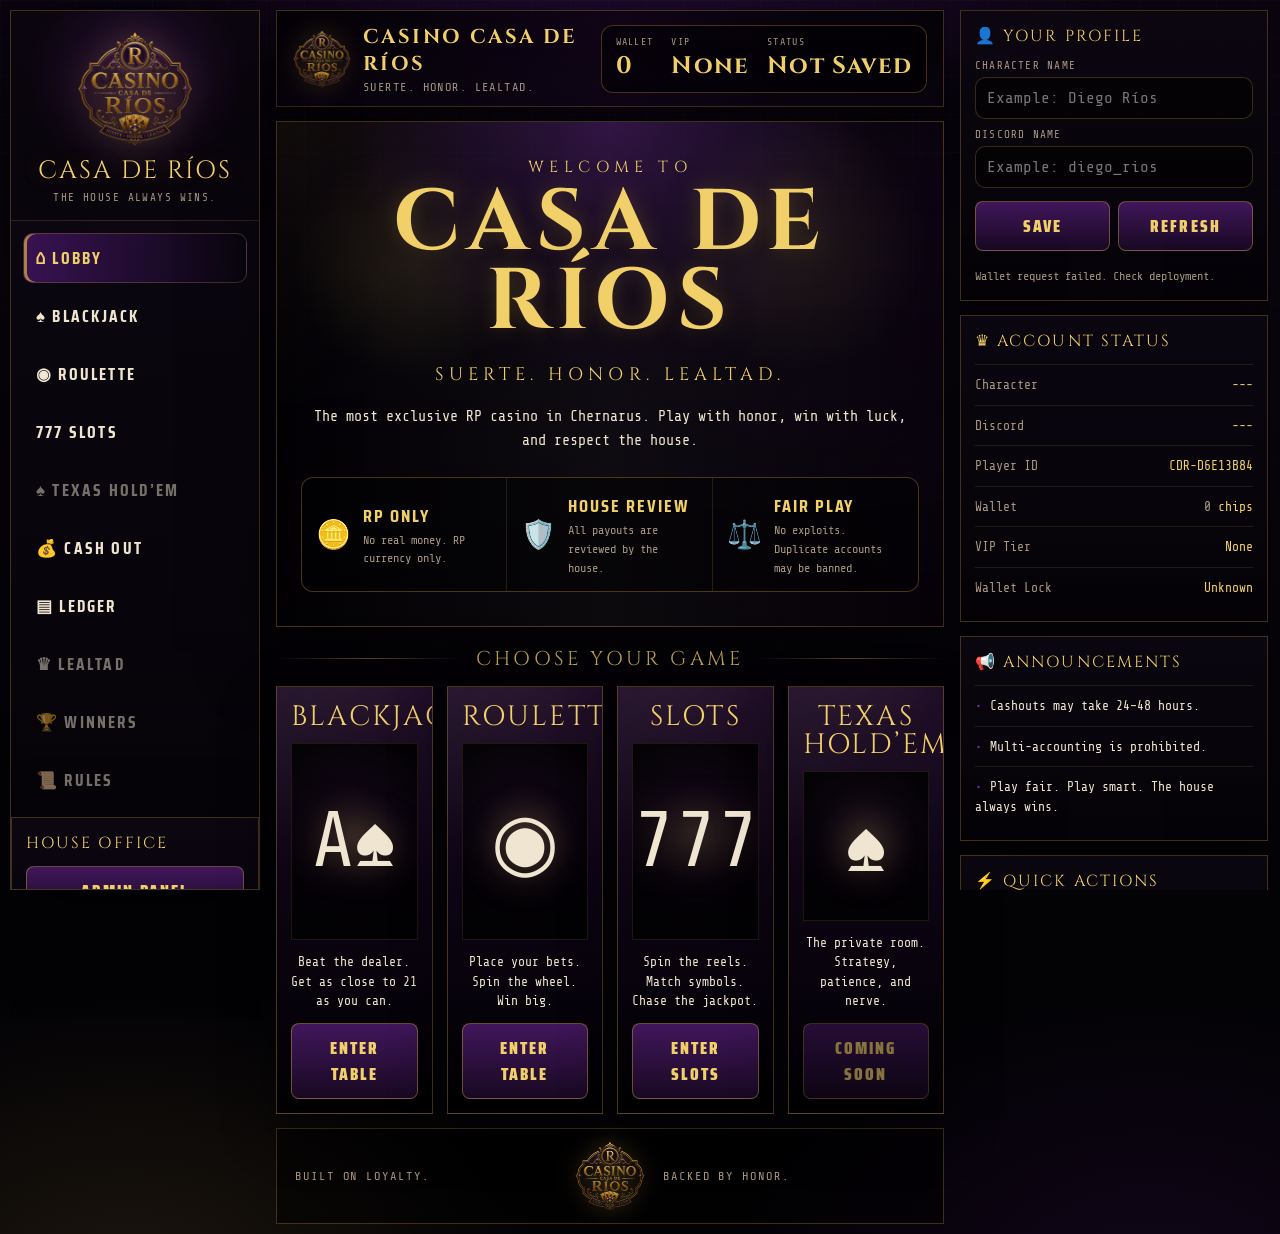
==== commit 91ddb4ec: "test" ====
--- a/index.html
+++ b/index.html
@@ -25,7 +25,7 @@
         <a class="active" href="./index.html">⌂ Lobby</a>
         <a href="./blackjack.html">♠ Blackjack</a>
         <a href="./roulette.html">◉ Roulette</a>
-        <a href="./slots.html">777 Slots</a>
+        <a href="./slots/ slots.html">777 Slots</a>
         <a class="disabled" href="#">♠ Texas Hold’em</a>
         <a href="./cashout.html">💰 Cash Out</a>
         <a href="./history.html">▤ Ledger</a>
@@ -150,7 +150,7 @@
             Spin the reels. Match symbols. Chase the jackpot.
           </div>
 
-          <a class="enter-btn" href="./slots/slots.html">Enter Slots</a>
+          <a class="enter-btn" href="./slots/ slots.html">Enter Slots</a>
         </article>
 
         <article class="casa-game-card">
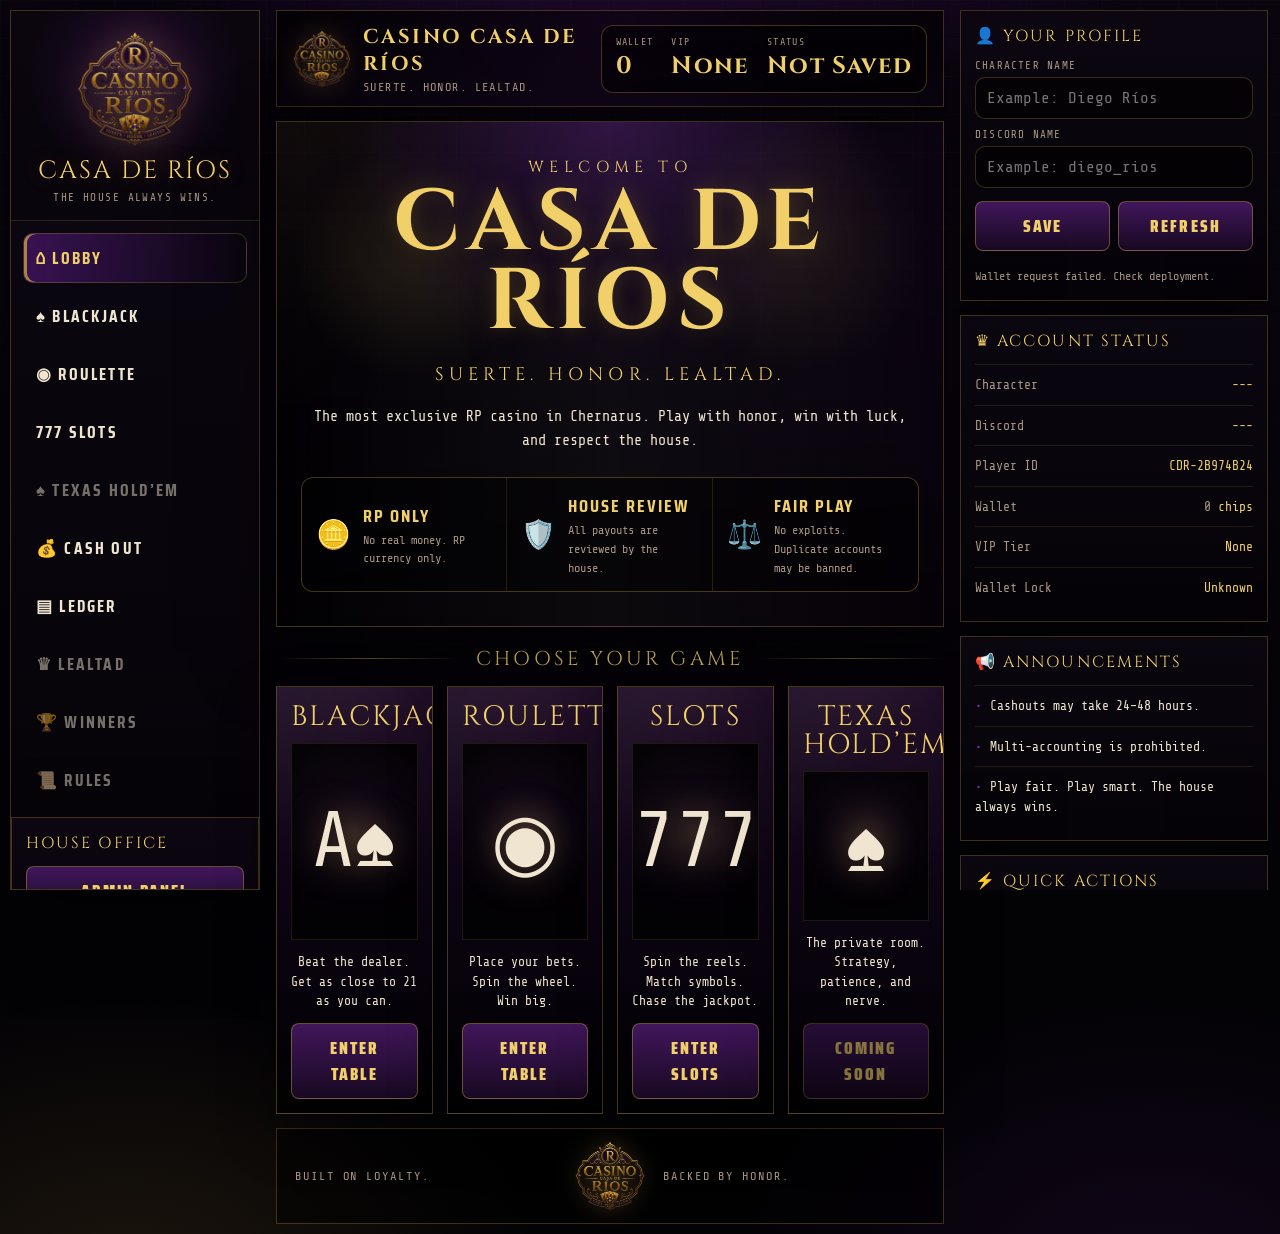
==== commit 228eab30: "retry" ====
--- a/index.html
+++ b/index.html
@@ -25,7 +25,7 @@
         <a class="active" href="./index.html">⌂ Lobby</a>
         <a href="./blackjack.html">♠ Blackjack</a>
         <a href="./roulette.html">◉ Roulette</a>
-        <a href="./slots/ slots.html">777 Slots</a>
+        <a href="./slots/slots.html">777 Slots</a>
         <a class="disabled" href="#">♠ Texas Hold’em</a>
         <a href="./cashout.html">💰 Cash Out</a>
         <a href="./history.html">▤ Ledger</a>
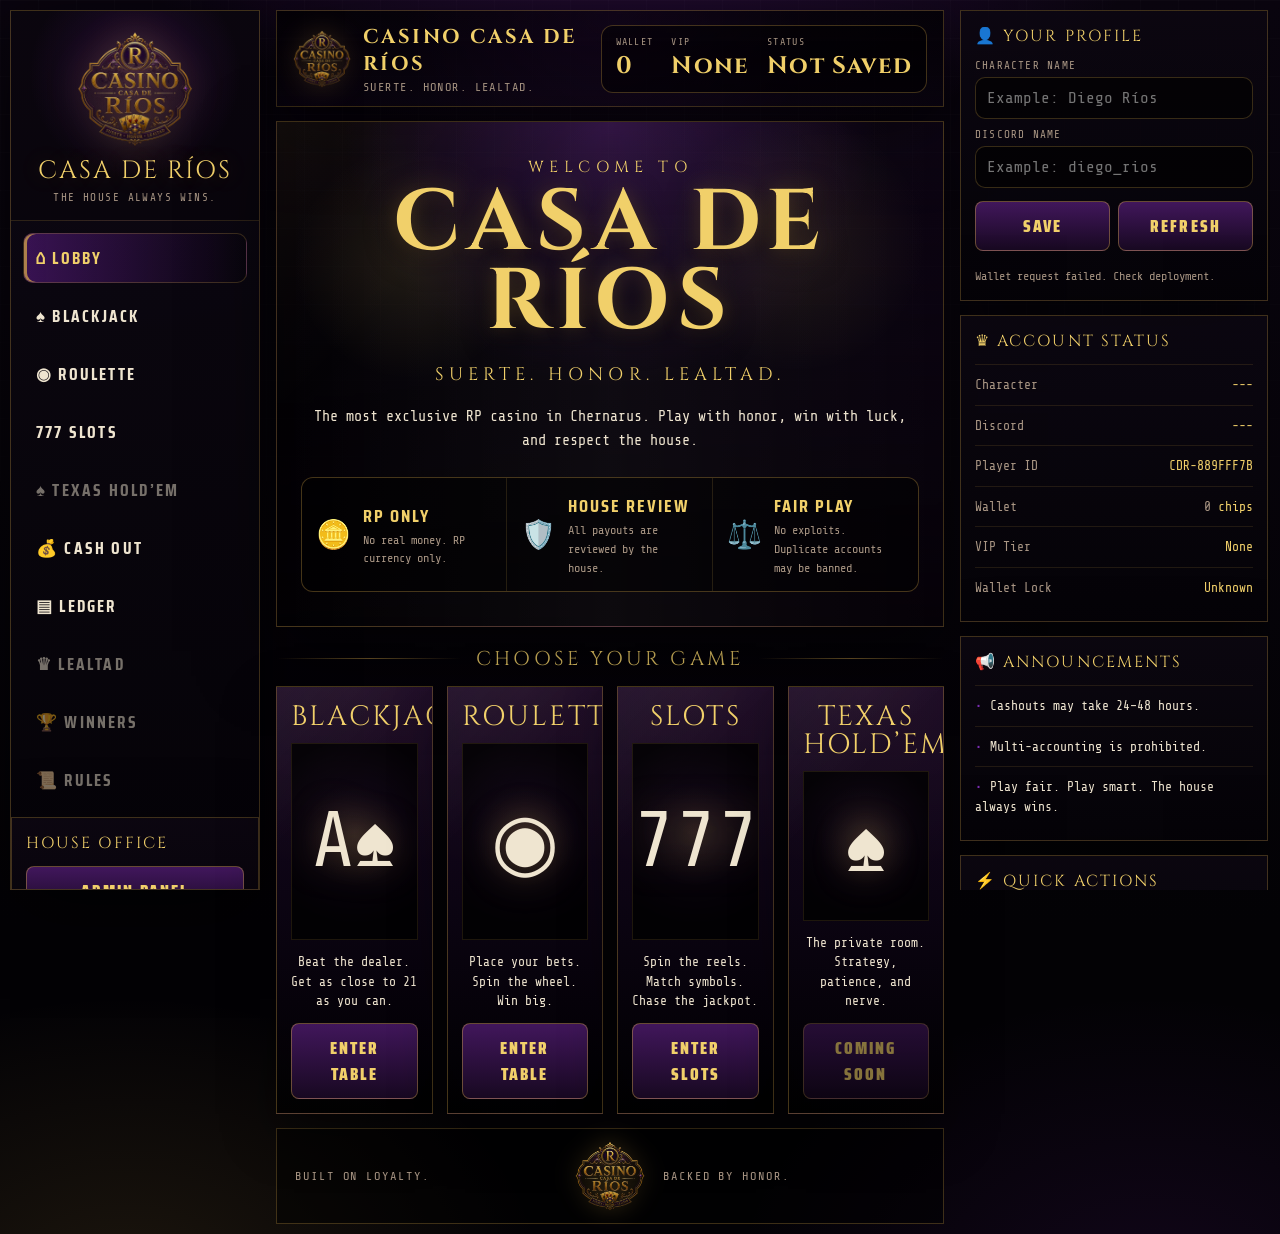
==== commit e7c16970: "fix" ====
--- a/index.html
+++ b/index.html
@@ -25,7 +25,7 @@
         <a class="active" href="./index.html">⌂ Lobby</a>
         <a href="./blackjack.html">♠ Blackjack</a>
         <a href="./roulette.html">◉ Roulette</a>
-        <a href="./slots/slots.html">777 Slots</a>
+        <a href="/slots/slots.html">777 Slots</a>
         <a class="disabled" href="#">♠ Texas Hold’em</a>
         <a href="./cashout.html">💰 Cash Out</a>
         <a href="./history.html">▤ Ledger</a>
@@ -150,7 +150,7 @@
             Spin the reels. Match symbols. Chase the jackpot.
           </div>
 
-          <a class="enter-btn" href="./slots/ slots.html">Enter Slots</a>
+          <a class="enter-btn" href="/slots/slots.html">Enter Slots</a>
         </article>
 
         <article class="casa-game-card">
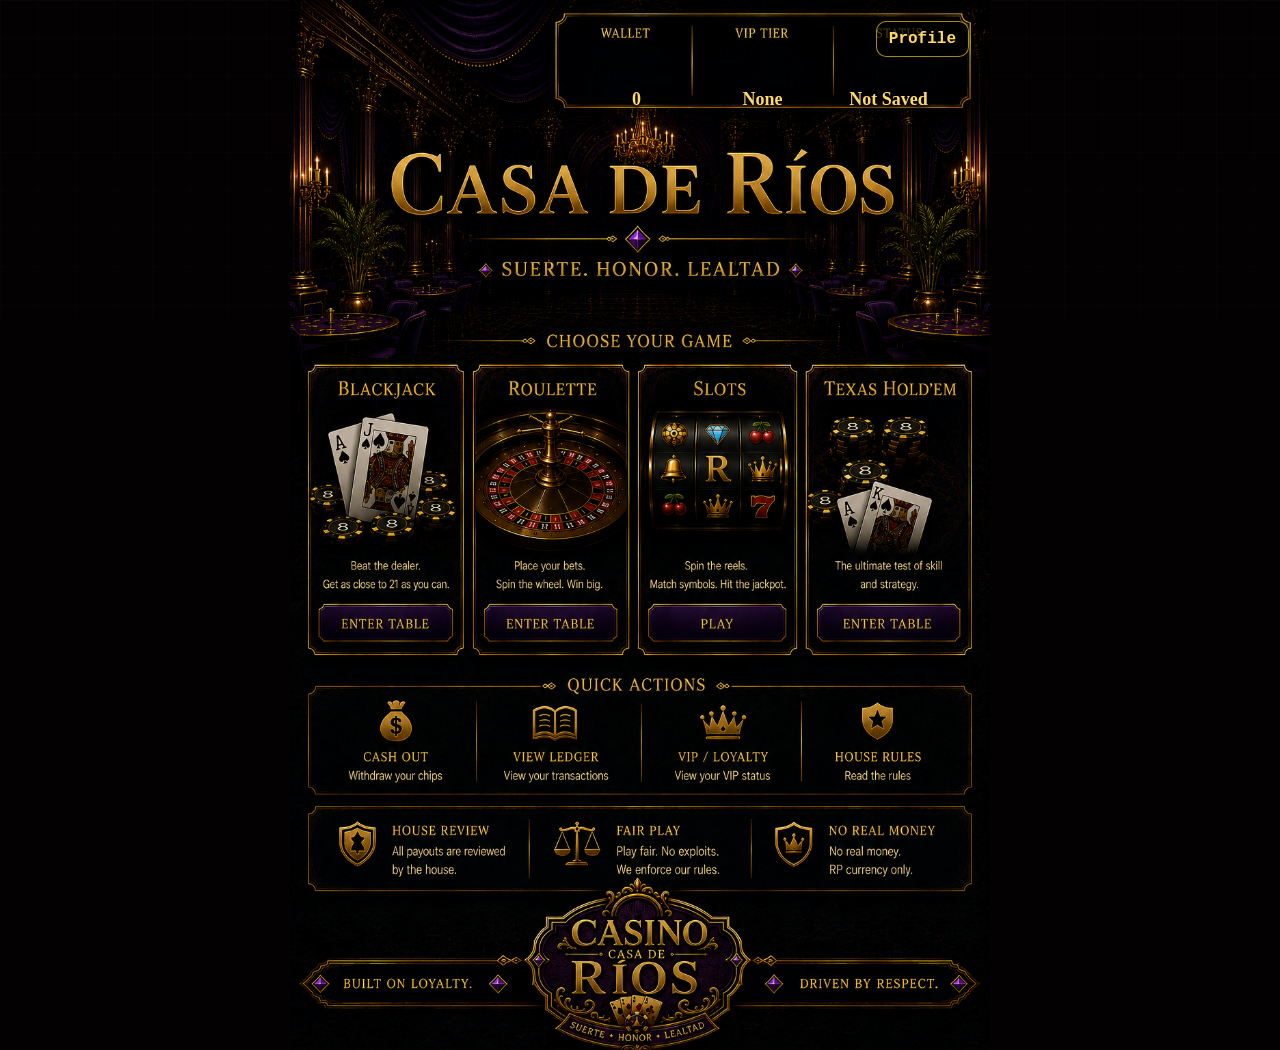
==== commit 3d2f7629: "change" ====
--- a/index.html
+++ b/index.html
@@ -5,274 +5,59 @@
   <meta name="viewport" content="width=device-width, initial-scale=1.0, viewport-fit=cover" />
   <title>Casino Casa de Ríos</title>
 
-  <link rel="preconnect" href="https://fonts.googleapis.com">
-  <link rel="preconnect" href="https://fonts.gstatic.com" crossorigin>
-  <link href="https://fonts.googleapis.com/css2?family=Cinzel:wght@500;700;900&family=Saira+Condensed:wght@500;700;900&family=Share+Tech+Mono&display=swap" rel="stylesheet">
-
   <link rel="stylesheet" href="./styles-casa.css">
 </head>
 
 <body>
-  <div class="casa-shell">
-    <aside class="casa-rail">
-      <div class="casa-crest-block">
-        <img class="casa-logo" src="./images/casa-rios-logo.webp" alt="Casa de Ríos Logo" />
-        <div class="casa-brand-name">Casa de Ríos</div>
-        <div class="casa-tagline">The house always wins.</div>
+  <main class="lobby-shell">
+    <img class="lobby-art" src="./images/lobby-ui.jpeg" alt="Casino Casa de Ríos Lobby">
+
+    <div id="walletBalance" class="lobby-live lobby-wallet">0</div>
+    <div id="vipTier" class="lobby-live lobby-vip">None</div>
+    <div id="playerStatus" class="lobby-live lobby-status">Loading</div>
+
+    <a class="lobby-hotspot hs-blackjack" href="./blackjack.html" aria-label="Blackjack"></a>
+    <a class="lobby-hotspot hs-roulette" href="./roulette.html" aria-label="Roulette"></a>
+    <a class="lobby-hotspot hs-slots" href="/slots/slots.html" aria-label="Slots"></a>
+    <a class="lobby-hotspot hs-texas" href="#" aria-label="Texas Hold'em"></a>
+
+    <a class="lobby-hotspot hs-cashout" href="./cashout.html" aria-label="Cash Out"></a>
+    <a class="lobby-hotspot hs-ledger" href="./history.html" aria-label="View Ledger"></a>
+    <a class="lobby-hotspot hs-vip" href="#" aria-label="VIP Loyalty"></a>
+    <a class="lobby-hotspot hs-rules" href="#" aria-label="House Rules"></a>
+
+    <button class="profile-open-btn" id="openProfileBtn" type="button">Profile</button>
+
+    <section class="profile-panel" id="profilePanel">
+      <button class="profile-close-btn" id="closeProfileBtn" type="button">×</button>
+
+      <h2>Player Profile</h2>
+
+      <label>
+        Character Name
+        <input id="characterName" placeholder="Example: Diego Ríos">
+      </label>
+
+      <label>
+        Discord Name
+        <input id="discordName" placeholder="Example: diego_rios">
+      </label>
+
+      <button id="createPlayerBtn" type="button">Save Profile</button>
+      <button id="refreshWalletBtn" type="button">Refresh Wallet</button>
+
+      <div id="profileMsg">Create or update your player profile.</div>
+
+      <div class="profile-info">
+        <p>Player ID: <span id="playerId">---</span></p>
+        <p>Wallet: <span id="walletBalanceSide">0</span> chips</p>
+        <p>VIP: <span id="vipTierSide">None</span></p>
+        <p>Lock: <span id="lockedStatus">Unknown</span></p>
+        <p>Character: <span id="profileCharacter">---</span></p>
+        <p>Discord: <span id="profileDiscord">---</span></p>
       </div>
-
-      <nav class="casa-nav">
-        <a class="active" href="./index.html">⌂ Lobby</a>
-        <a href="./blackjack.html">♠ Blackjack</a>
-        <a href="./roulette.html">◉ Roulette</a>
-        <a href="/slots/slots.html">777 Slots</a>
-        <a class="disabled" href="#">♠ Texas Hold’em</a>
-        <a href="./cashout.html">💰 Cash Out</a>
-        <a href="./history.html">▤ Ledger</a>
-        <a class="disabled" href="#">♛ Lealtad</a>
-        <a class="disabled" href="#">🏆 Winners</a>
-        <a class="disabled" href="#">📜 Rules</a>
-      </nav>
-
-      <div class="quick-box">
-        <div class="quick-box-title">House Office</div>
-        <a href="./admin.html">Admin Panel</a>
-        <a href="./admin-games.html">Game Audit</a>
-      </div>
-    </aside>
-
-    <main class="casa-main">
-      <header class="casa-topbar">
-        <div class="casa-top-left">
-          <img class="casa-tiny-logo" src="./images/casa-rios-logo.webp" alt="Casa de Ríos Logo" />
-          <div class="casa-top-title">
-            <strong>Casino Casa de Ríos</strong>
-            <span>Suerte. Honor. Lealtad.</span>
-          </div>
-        </div>
-
-        <div class="casa-wallet-pill">
-          <div class="casa-wallet-stat">
-            <small>Wallet</small>
-            <b id="walletBalance">0</b>
-          </div>
-
-          <div class="casa-wallet-stat">
-            <small>VIP</small>
-            <b id="vipTier">None</b>
-          </div>
-
-          <div class="casa-wallet-stat">
-            <small>Status</small>
-            <b id="playerStatus">Loading</b>
-          </div>
-        </div>
-      </header>
-
-      <section class="casa-hero">
-        <div class="casa-hero-inner">
-          <div class="casa-kicker">Welcome to</div>
-          <h1>Casa de Ríos</h1>
-          <div class="casa-motto">Suerte. Honor. Lealtad.</div>
-
-          <p class="casa-copy">
-            The most exclusive RP casino in Chernarus. Play with honor,
-            win with luck, and respect the house.
-          </p>
-
-          <div class="casa-notice-strip">
-            <div class="casa-notice-item">
-              <div class="casa-notice-icon">🪙</div>
-              <div>
-                <b>RP Only</b>
-                <span>No real money. RP currency only.</span>
-              </div>
-            </div>
-
-            <div class="casa-notice-item">
-              <div class="casa-notice-icon">🛡️</div>
-              <div>
-                <b>House Review</b>
-                <span>All payouts are reviewed by the house.</span>
-              </div>
-            </div>
-
-            <div class="casa-notice-item">
-              <div class="casa-notice-icon">⚖️</div>
-              <div>
-                <b>Fair Play</b>
-                <span>No exploits. Duplicate accounts may be banned.</span>
-              </div>
-            </div>
-          </div>
-        </div>
-      </section>
-
-      <div class="casa-section-title">Choose Your Game</div>
-
-      <section class="casa-games">
-        <article class="casa-game-card">
-          <div class="casa-game-title">Blackjack</div>
-
-          <div class="casa-game-art art-blackjack">
-            <div class="big-icon">A♠</div>
-          </div>
-
-          <div class="casa-game-copy">
-            Beat the dealer. Get as close to 21 as you can.
-          </div>
-
-          <a class="enter-btn" href="./blackjack.html">Enter Table</a>
-        </article>
-
-        <article class="casa-game-card">
-          <div class="casa-game-title">Roulette</div>
-
-          <div class="casa-game-art art-roulette">
-            <div class="big-icon">◉</div>
-          </div>
-
-          <div class="casa-game-copy">
-            Place your bets. Spin the wheel. Win big.
-          </div>
-
-          <a class="enter-btn" href="./roulette.html">Enter Table</a>
-        </article>
-
-        <article class="casa-game-card">
-          <div class="casa-game-title">Slots</div>
-
-          <div class="casa-game-art art-slots">
-            <div class="big-icon">777</div>
-          </div>
-
-          <div class="casa-game-copy">
-            Spin the reels. Match symbols. Chase the jackpot.
-          </div>
-
-          <a class="enter-btn" href="/slots/slots.html">Enter Slots</a>
-        </article>
-
-        <article class="casa-game-card">
-          <div class="casa-game-title">Texas Hold’em</div>
-
-          <div class="casa-game-art art-poker">
-            <div class="big-icon">♠</div>
-          </div>
-
-          <div class="casa-game-copy">
-            The private room. Strategy, patience, and nerve.
-          </div>
-
-          <a class="enter-btn disabled" href="#">Coming Soon</a>
-        </article>
-      </section>
-
-      <footer class="casa-footer">
-        <span>Built on loyalty.</span>
-        <img src="./images/casa-rios-logo.webp" alt="Casa de Ríos Mark" />
-        <span>Backed by honor.</span>
-      </footer>
-    </main>
-
-    <aside class="casa-rightbar">
-      <section class="casa-panel">
-        <div class="casa-panel-title">👤 Your Profile</div>
-
-        <div class="form-grid">
-          <div>
-            <label for="characterName">Character Name</label>
-            <input id="characterName" placeholder="Example: Diego Ríos" />
-          </div>
-
-          <div>
-            <label for="discordName">Discord Name</label>
-            <input id="discordName" placeholder="Example: diego_rios" />
-          </div>
-
-          <div class="form-actions">
-            <button class="casa-btn" id="createPlayerBtn">Save</button>
-            <button class="casa-btn" id="refreshWalletBtn">Refresh</button>
-          </div>
-
-          <div class="casa-message" id="profileMsg">
-            Create or update your player profile.
-          </div>
-        </div>
-      </section>
-
-      <section class="casa-panel">
-        <div class="casa-panel-title">♛ Account Status</div>
-
-        <div class="profile-row">
-          <span>Character</span>
-          <b id="profileCharacter">---</b>
-        </div>
-
-        <div class="profile-row">
-          <span>Discord</span>
-          <b id="profileDiscord">---</b>
-        </div>
-
-        <div class="profile-row">
-          <span>Player ID</span>
-          <b id="playerId">---</b>
-        </div>
-
-        <div class="profile-row">
-          <span>Wallet</span>
-          <b><span id="walletBalanceSide">0</span> chips</b>
-        </div>
-
-        <div class="profile-row">
-          <span>VIP Tier</span>
-          <b id="vipTierSide">None</b>
-        </div>
-
-        <div class="profile-row">
-          <span>Wallet Lock</span>
-          <b id="lockedStatus">Unknown</b>
-        </div>
-      </section>
-
-      <section class="casa-panel">
-        <div class="casa-panel-title">📢 Announcements</div>
-
-        <div class="announce">Cashouts may take 24–48 hours.</div>
-        <div class="announce">Multi-accounting is prohibited.</div>
-        <div class="announce">Play fair. Play smart. The house always wins.</div>
-      </section>
-
-      <section class="casa-panel">
-        <div class="casa-panel-title">⚡ Quick Actions</div>
-
-        <div class="quick-actions">
-          <a href="./cashout.html">💰 Cash Out</a>
-          <a href="./history.html">📖 View Ledger</a>
-          <a href="./admin.html">🔐 Admin Panel</a>
-        </div>
-      </section>
-
-      <section class="casa-panel">
-        <div class="casa-panel-title">🏆 Top Winners</div>
-
-        <div class="leader-row">
-          ♛ <b>El Patrón</b><br>
-          <span>3,250,000 chips</span>
-        </div>
-
-        <div class="leader-row">
-          ♕ <b>Vago Loco</b><br>
-          <span>2,180,500 chips</span>
-        </div>
-
-        <div class="leader-row">
-          ♔ <b>La Dama</b><br>
-          <span>1,560,000 chips</span>
-        </div>
-      </section>
-    </aside>
-  </div>
+    </section>
+  </main>
 
   <script>
     const PLAYER_KEY = "casa_rios_player_id";
@@ -445,11 +230,16 @@
       setEmptyState();
       loadWallet();
 
-      const createBtn = document.getElementById("createPlayerBtn");
-      const refreshBtn = document.getElementById("refreshWalletBtn");
-
-      if (createBtn) createBtn.addEventListener("click", savePlayer);
-      if (refreshBtn) refreshBtn.addEventListener("click", loadWallet);
+      document.getElementById("createPlayerBtn")?.addEventListener("click", savePlayer);
+      document.getElementById("refreshWalletBtn")?.addEventListener("click", loadWallet);
+
+      document.getElementById("openProfileBtn")?.addEventListener("click", () => {
+        document.getElementById("profilePanel").classList.add("open");
+      });
+
+      document.getElementById("closeProfileBtn")?.addEventListener("click", () => {
+        document.getElementById("profilePanel").classList.remove("open");
+      });
     });
   </script>
 </body>
--- a/styles-casa.css
+++ b/styles-casa.css
@@ -1407,3 +1407,105 @@
 .redText { color: #ff4a4a; }
 .blackText { color: #ddd; }
 .greenText { color: #34d66f; }
+
+body {
+  margin: 0;
+  background: #030102;
+  overflow-x: hidden;
+}
+
+.lobby-shell {
+  position: relative;
+  width: min(100vw, 700px);
+  margin: 0 auto;
+  min-height: 100vh;
+}
+
+.lobby-art {
+  width: 100%;
+  display: block;
+  user-select: none;
+  pointer-events: none;
+}
+
+.lobby-hotspot {
+  position: absolute;
+  z-index: 20;
+  display: block;
+  background: transparent;
+  -webkit-tap-highlight-color: transparent;
+}
+
+.lobby-live {
+  position: absolute;
+  z-index: 25;
+  color: #ffd968;
+  font-family: Georgia, serif;
+  font-weight: 900;
+  text-align: center;
+  text-shadow: 0 2px 5px #000;
+  pointer-events: none;
+  font-size: clamp(11px, 3vw, 18px);
+}
+
+.lobby-wallet { top: 8.5%; left: 41.5%; width: 16%; }
+.lobby-vip { top: 8.5%; left: 59.5%; width: 16%; }
+.lobby-status { top: 8.5%; left: 77.5%; width: 16%; }
+
+.hs-blackjack { left: 3%; top: 39%; width: 22%; height: 27%; }
+.hs-roulette { left: 27%; top: 39%; width: 22%; height: 27%; }
+.hs-slots { left: 51%; top: 39%; width: 22%; height: 27%; }
+.hs-texas { left: 75%; top: 39%; width: 22%; height: 27%; }
+
+.hs-cashout { left: 3%; top: 70%; width: 22%; height: 9%; }
+.hs-ledger { left: 27%; top: 70%; width: 22%; height: 9%; }
+.hs-vip { left: 51%; top: 70%; width: 22%; height: 9%; }
+.hs-rules { left: 75%; top: 70%; width: 22%; height: 9%; }
+
+.profile-open-btn {
+  position: absolute;
+  top: 2%;
+  right: 3%;
+  z-index: 40;
+  padding: 8px 12px;
+  border: 1px solid rgba(255,215,0,.65);
+  border-radius: 10px;
+  background: rgba(0,0,0,.7);
+  color: #ffd968;
+  font-weight: 900;
+}
+
+.profile-panel {
+  position: fixed;
+  top: 0;
+  right: -100%;
+  width: min(92vw, 380px);
+  height: 100vh;
+  z-index: 100;
+  padding: 20px;
+  background: rgba(8, 2, 12, .96);
+  border-left: 1px solid rgba(255,215,0,.5);
+  color: #ffd968;
+  transition: right .25s ease;
+  overflow-y: auto;
+}
+
+.profile-panel.open {
+  right: 0;
+}
+
+.profile-close-btn {
+  float: right;
+  font-size: 26px;
+  background: transparent;
+  border: 0;
+  color: #ffd968;
+}
+
+.profile-panel input,
+.profile-panel button {
+  width: 100%;
+  margin-top: 8px;
+  margin-bottom: 12px;
+  padding: 10px;
+}
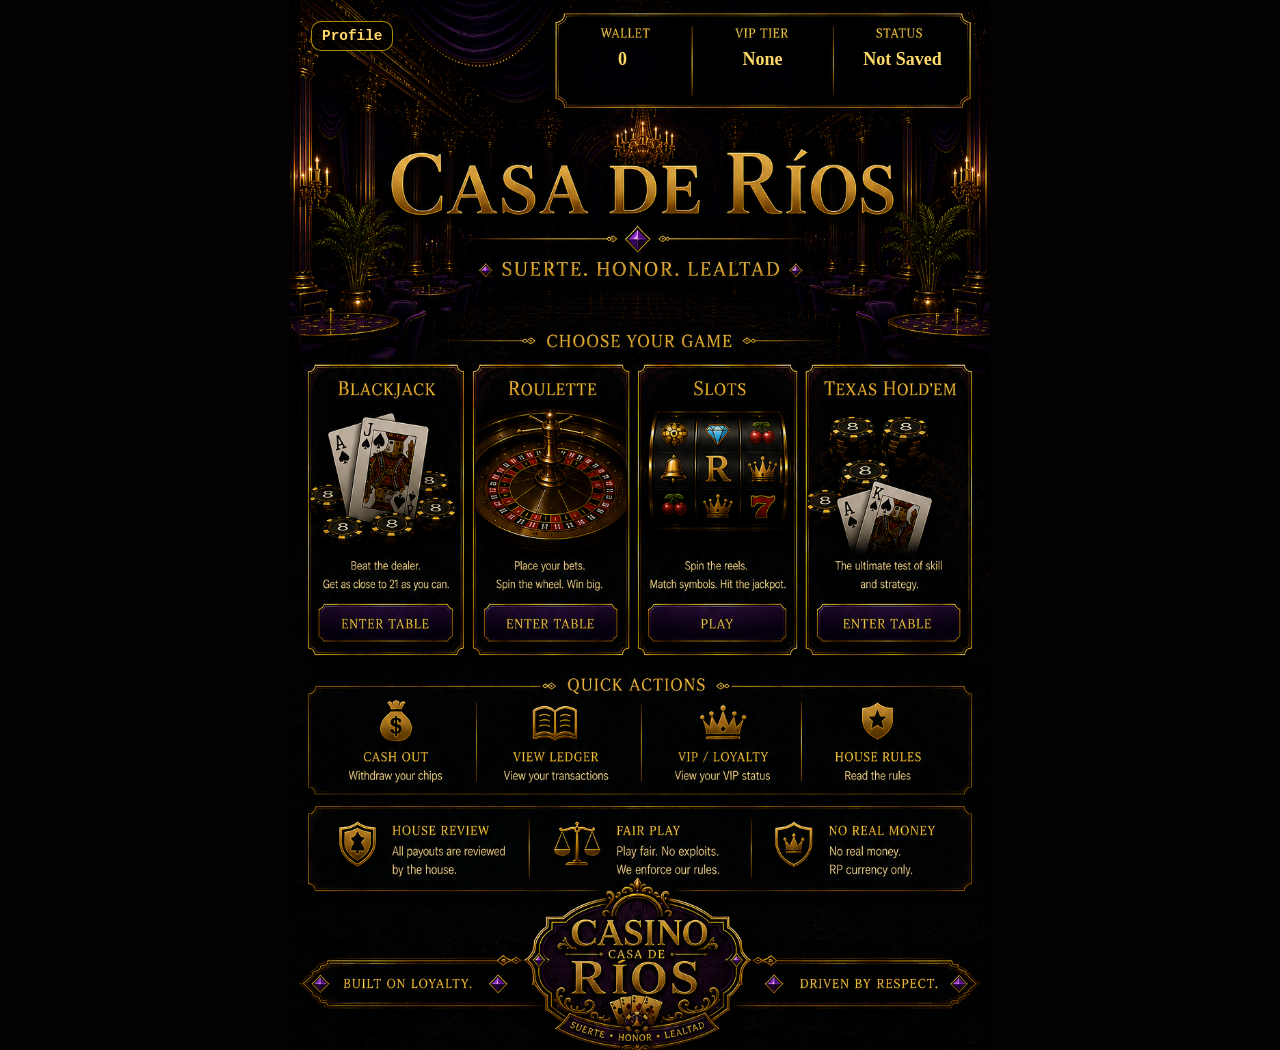
==== commit 73d681af: "changes" ====
--- a/index.html
+++ b/index.html
@@ -24,7 +24,7 @@
     <a class="lobby-hotspot hs-cashout" href="./cashout.html" aria-label="Cash Out"></a>
     <a class="lobby-hotspot hs-ledger" href="./history.html" aria-label="View Ledger"></a>
     <a class="lobby-hotspot hs-vip" href="#" aria-label="VIP Loyalty"></a>
-    <a class="lobby-hotspot hs-rules" href="#" aria-label="House Rules"></a>
+    <a class="lobby-hotspot hs-rules" href="./rules.html" aria-label="House Rules"></a>
 
     <button class="profile-open-btn" id="openProfileBtn" type="button">Profile</button>
 
--- a/styles-casa.css
+++ b/styles-casa.css
@@ -1448,31 +1448,91 @@
   font-size: clamp(11px, 3vw, 18px);
 }
 
-.lobby-wallet { top: 8.5%; left: 41.5%; width: 16%; }
-.lobby-vip { top: 8.5%; left: 59.5%; width: 16%; }
-.lobby-status { top: 8.5%; left: 77.5%; width: 16%; }
-
-.hs-blackjack { left: 3%; top: 39%; width: 22%; height: 27%; }
-.hs-roulette { left: 27%; top: 39%; width: 22%; height: 27%; }
-.hs-slots { left: 51%; top: 39%; width: 22%; height: 27%; }
-.hs-texas { left: 75%; top: 39%; width: 22%; height: 27%; }
-
-.hs-cashout { left: 3%; top: 70%; width: 22%; height: 9%; }
-.hs-ledger { left: 27%; top: 70%; width: 22%; height: 9%; }
-.hs-vip { left: 51%; top: 70%; width: 22%; height: 9%; }
-.hs-rules { left: 75%; top: 70%; width: 22%; height: 9%; }
+.lobby-wallet { 
+  position: absolute;
+  top: 4.7%; 
+  left: 39.5%; 
+  width: 16%; 
+
+  z-index: 25;
+  color: #ffd968;
+  font-family: Georgia, serif;
+  font-weight: 900;
+  font-size: clamp(11px 3vw 18px);
+  text-align: center;
+  text-shadow: 0 2px 5px #000;
+
+  display: flex;
+  align-items: center;
+  justify-content: center;
+
+  pointer-events: none;
+}
+
+.lobby-vip {
+    position: absolute;
+    top: 4.7%;
+    left: 59.5%;
+    width: 16%;
+
+    z-index: 25;
+    color: #ffd968;
+    font-family: Georgia, serif;
+    font-weight: 900;
+    font-size: clamp(11px, 3vw, 18px);
+    text-align: center;
+    text-shadow: 0 2px 5px #000;
+
+    display: flex;
+    align-items: center;
+    justify-content: center;
+
+    pointer-events: none;
+}
+
+.lobby-status {
+    position: absolute;
+    top: 4.7%;
+    left: 79.5%;
+    width: 16%;
+
+    z-index: 25;
+    color: #ffd968;
+    font-family: Georgia, serif;
+    font-weight: 900;
+    font-size: clamp(11px, 3vw, 18px);
+    text-align: center;
+    text-shadow: 0 2px 5px #000;
+
+    display: flex;
+    align-items: center;
+    justify-content: center;
+
+    pointer-events: none;
+}
+
+.hs-blackjack { left: 3%; top: 32.5%; width: 22%; height: 16%; }
+.hs-roulette { left: 27%; top: 32.5%; width: 22%; height: 16%; }
+.hs-slots { left: 51%; top: 32.5%; width: 22%; height: 16%; }
+.hs-texas { left: 75%; top: 32.5%; width: 22%; height: 16%; }
+
+.hs-cashout { left: 3%; top: 51.5%; width: 22%; height: 7.5%; }
+.hs-ledger { left: 27%; top: 51.5%; width: 22%; height: 7.5%; }
+.hs-vip { left: 51%; top: 51.5%; width: 22%; height: 7.5%; }
+.hs-rules { left: 75%; top: 51.5%; width: 22%; height: 7.5%; }
 
 .profile-open-btn {
   position: absolute;
   top: 2%;
-  right: 3%;
+  left: 3%;
   z-index: 40;
-  padding: 8px 12px;
+  padding: 6px 10px;
   border: 1px solid rgba(255,215,0,.65);
   border-radius: 10px;
   background: rgba(0,0,0,.7);
   color: #ffd968;
   font-weight: 900;
+  font-size: 0.9rem;
 }
 
 .profile-panel {
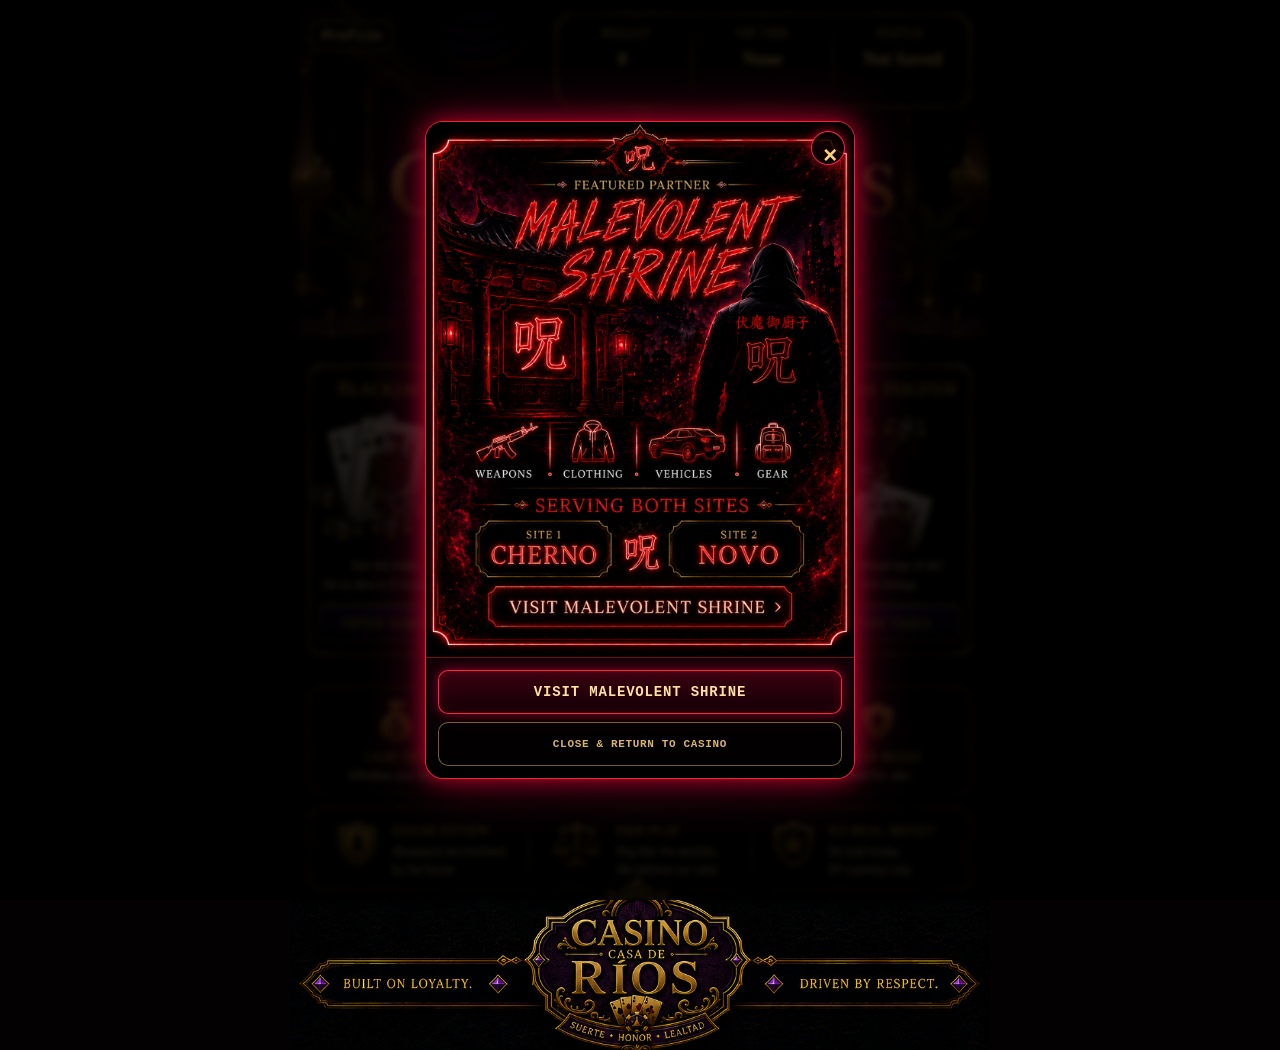
==== commit 85200f1f: "changes" ====
--- a/index.html
+++ b/index.html
@@ -23,7 +23,7 @@
 
     <a class="lobby-hotspot hs-cashout" href="./cashout.html" aria-label="Cash Out"></a>
     <a class="lobby-hotspot hs-ledger" href="./history.html" aria-label="View Ledger"></a>
-    <a class="lobby-hotspot hs-vip" href="#" aria-label="VIP Loyalty"></a>
+    <a class="lobby-hotspot hs-vip" href="./vip.html" aria-label="VIP Loyalty"></a>
     <a class="lobby-hotspot hs-rules" href="./rules.html" aria-label="House Rules"></a>
 
     <button class="profile-open-btn" id="openProfileBtn" type="button">Profile</button>
@@ -242,5 +242,86 @@
       });
     });
   </script>
+
+<!-- Featured Partner Pop-Up Ad -->
+<div id="partnerAdOverlay" class="partner-ad-overlay">
+  <div class="partner-ad-modal">
+
+    <button id="partnerAdClose" class="partner-ad-close" aria-label="Close ad">
+      ×
+    </button>
+
+    <img
+      src="/assets/malevolent-shrine-ad.png"
+      alt="Malevolent Shrine Featured Partner Advertisement"
+      class="partner-ad-image"
+    />
+
+    <div class="partner-ad-actions">
+      <button id="partnerAdVisit" class="partner-ad-main-btn">
+        Visit Malevolent Shrine
+      </button>
+
+      <button id="partnerAdEnter" class="partner-ad-secondary-btn">
+        Close & Return to Casino
+      </button>
+    </div>
+
+  </div>
+</div>
+<script>
+  const PARTNER_AD_SESSION_KEY = "casa_partner_ad_seen";
+
+  function showPartnerAd() {
+    const overlay = document.getElementById("partnerAdOverlay");
+    if (!overlay) return;
+
+    overlay.classList.add("show");
+    document.body.style.overflow = "hidden";
+  }
+
+  function closePartnerAd() {
+    const overlay = document.getElementById("partnerAdOverlay");
+    if (!overlay) return;
+
+    overlay.classList.remove("show");
+    document.body.style.overflow = "";
+    sessionStorage.setItem(PARTNER_AD_SESSION_KEY, "yes");
+  }
+
+  function visitPartnerAd() {
+    sessionStorage.setItem(PARTNER_AD_SESSION_KEY, "yes");
+
+    closePartnerAd();
+
+    // Later, replace this with a Shrine page or Discord channel.
+    // window.location.href = "/partners/malevolent-shrine.html";
+  }
+
+  document.addEventListener("DOMContentLoaded", () => {
+    const overlay = document.getElementById("partnerAdOverlay");
+    const closeBtn = document.getElementById("partnerAdClose");
+    const enterBtn = document.getElementById("partnerAdEnter");
+    const visitBtn = document.getElementById("partnerAdVisit");
+
+    if (!overlay) return;
+
+    closeBtn?.addEventListener("click", closePartnerAd);
+    enterBtn?.addEventListener("click", closePartnerAd);
+    visitBtn?.addEventListener("click", visitPartnerAd);
+
+    overlay.addEventListener("click", (event) => {
+      if (event.target === overlay) {
+        closePartnerAd();
+      }
+    });
+
+    const hasSeenAd = sessionStorage.getItem(PARTNER_AD_SESSION_KEY);
+
+    if (hasSeenAd !== "yes") {
+      setTimeout(showPartnerAd, 700);
+    }
+  });
+</script>
 </body>
 </html>
--- a/styles-casa.css
+++ b/styles-casa.css
@@ -1569,3 +1569,118 @@
   margin-bottom: 12px;
   padding: 10px;
 }
+
+/* ================================
+   FEATURED PARTNER POP-UP AD
+================================ */
+
+.partner-ad-overlay {
+  position: fixed;
+  inset: 0;
+  z-index: 99999;
+  display: none;
+  align-items: center;
+  justify-content: center;
+  padding: 18px;
+  background: rgba(0, 0, 0, 0.84);
+  backdrop-filter: blur(3px);
+}
+
+.partner-ad-overlay.show {
+  display: flex;
+}
+
+.partner-ad-modal {
+  position: relative;
+  width: min(92vw, 430px);
+  max-height: 88vh;
+  border: 1px solid rgba(255, 32, 64, 0.95);
+  border-radius: 18px;
+  background: #050005;
+  box-shadow:
+    0 0 22px rgba(255, 0, 50, 0.65),
+    0 0 55px rgba(255, 0, 90, 0.35),
+    inset 0 0 24px rgba(255, 0, 50, 0.18);
+  overflow: hidden;
+  animation: partnerAdPop 0.28s ease-out;
+}
+
+.partner-ad-image {
+  display: block;
+  width: 100%;
+  height: auto;
+  max-height: 72vh;
+  object-fit: contain;
+  background: #000;
+}
+
+.partner-ad-close {
+  position: absolute;
+  top: 9px;
+  right: 9px;
+  z-index: 2;
+  width: 34px;
+  height: 34px;
+  border: 1px solid rgba(255, 45, 75, 0.95);
+  border-radius: 50%;
+  background: rgba(10, 0, 0, 0.88);
+  color: #ffd27a;
+  font-size: 24px;
+  line-height: 28px;
+  font-weight: 700;
+  cursor: pointer;
+  box-shadow: 0 0 12px rgba(255, 0, 50, 0.7);
+}
+
+.partner-ad-actions {
+  padding: 12px;
+  background: linear-gradient(
+    180deg,
+    rgba(20, 0, 8, 0.98),
+    rgba(0, 0, 0, 1)
+  );
+  border-top: 1px solid rgba(255, 32, 64, 0.45);
+}
+
+.partner-ad-main-btn,
+.partner-ad-secondary-btn {
+  width: 100%;
+  min-height: 44px;
+  border-radius: 10px;
+  font-family: inherit;
+  text-transform: uppercase;
+  letter-spacing: 0.06em;
+  cursor: pointer;
+}
+
+.partner-ad-main-btn {
+  border: 1px solid rgba(255, 42, 75, 0.95);
+  background: linear-gradient(180deg, #39000f, #120006);
+  color: #ffe0a0;
+  font-size: 14px;
+  font-weight: 800;
+  box-shadow:
+    0 0 12px rgba(255, 0, 60, 0.55),
+    inset 0 0 12px rgba(255, 0, 60, 0.18);
+}
+
+.partner-ad-secondary-btn {
+  margin-top: 8px;
+  border: 1px solid rgba(212, 170, 87, 0.55);
+  background: rgba(0, 0, 0, 0.45);
+  color: #d6b46d;
+  font-size: 11px;
+  font-weight: 700;
+}
+
+@keyframes partnerAdPop {
+  from {
+    opacity: 0;
+    transform: scale(0.94) translateY(12px);
+  }
+
+  to {
+    opacity: 1;
+    transform: scale(1) translateY(0);
+  }
+}
